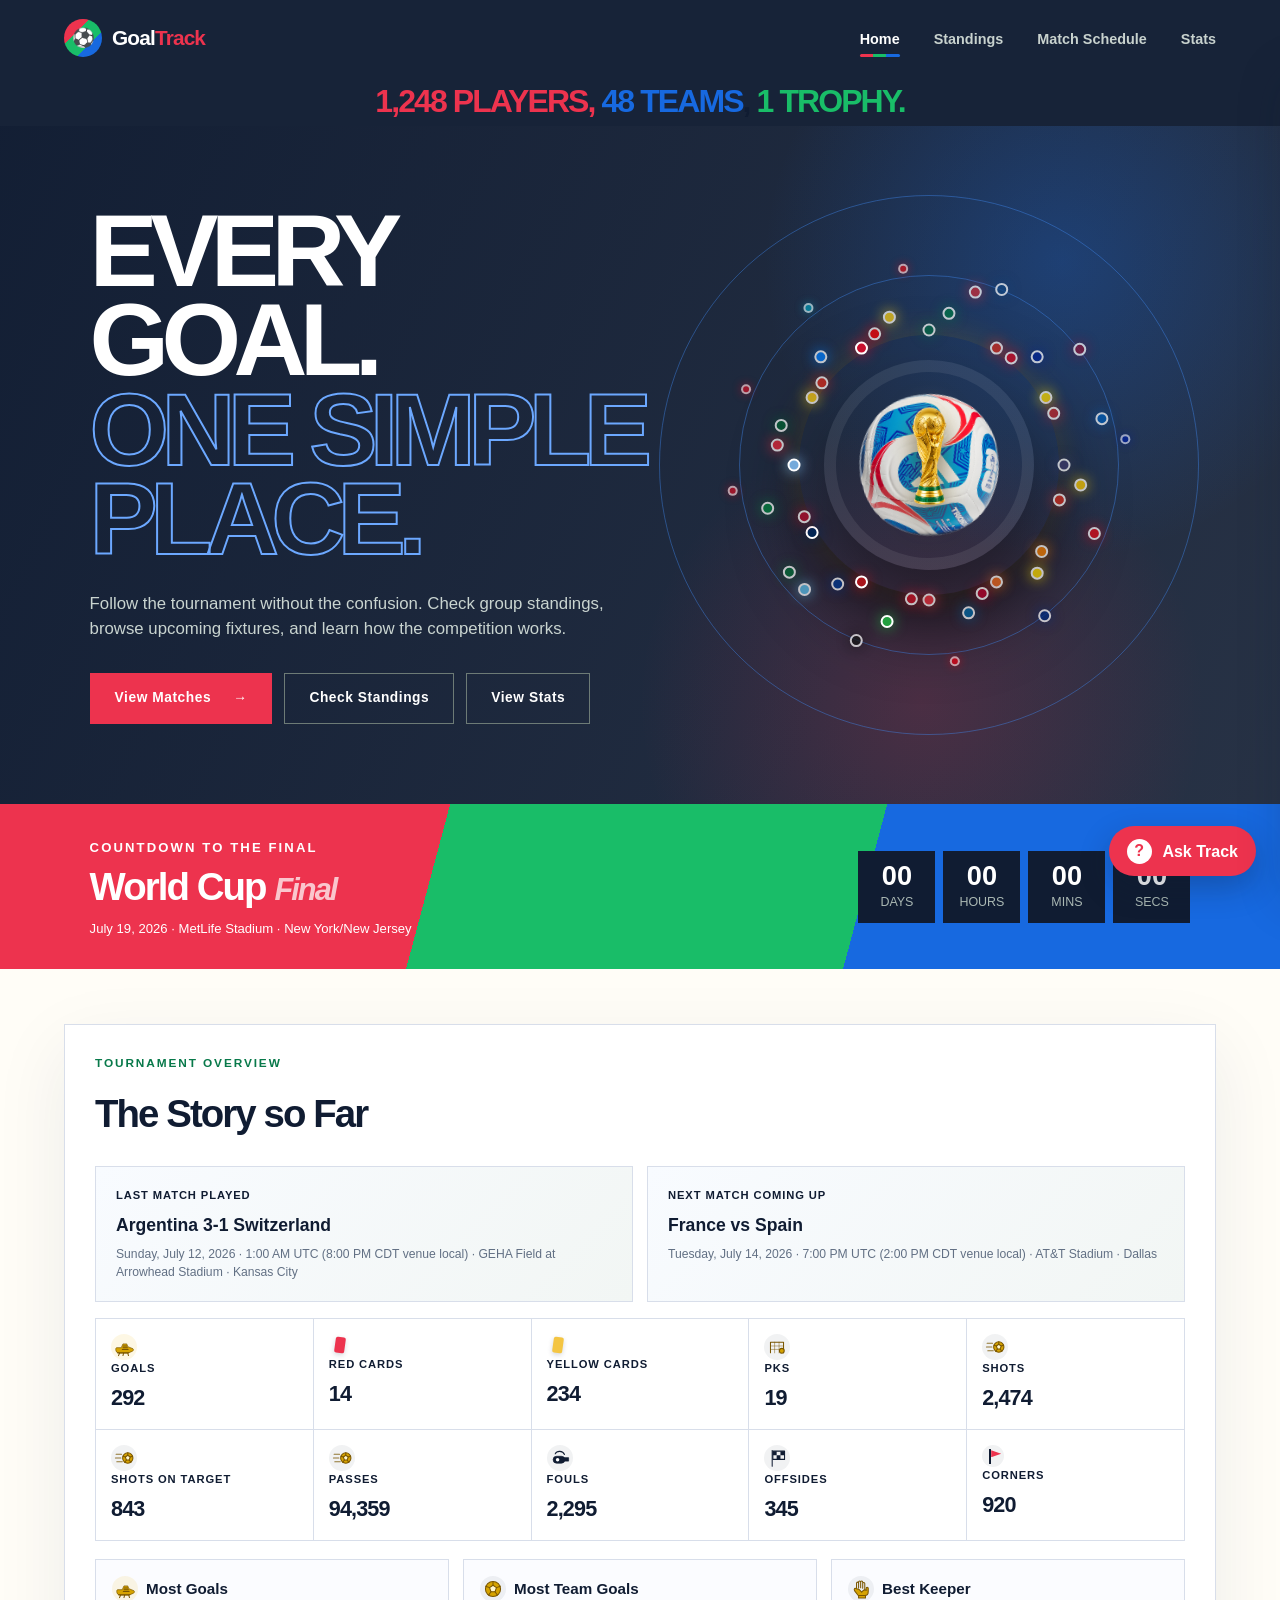
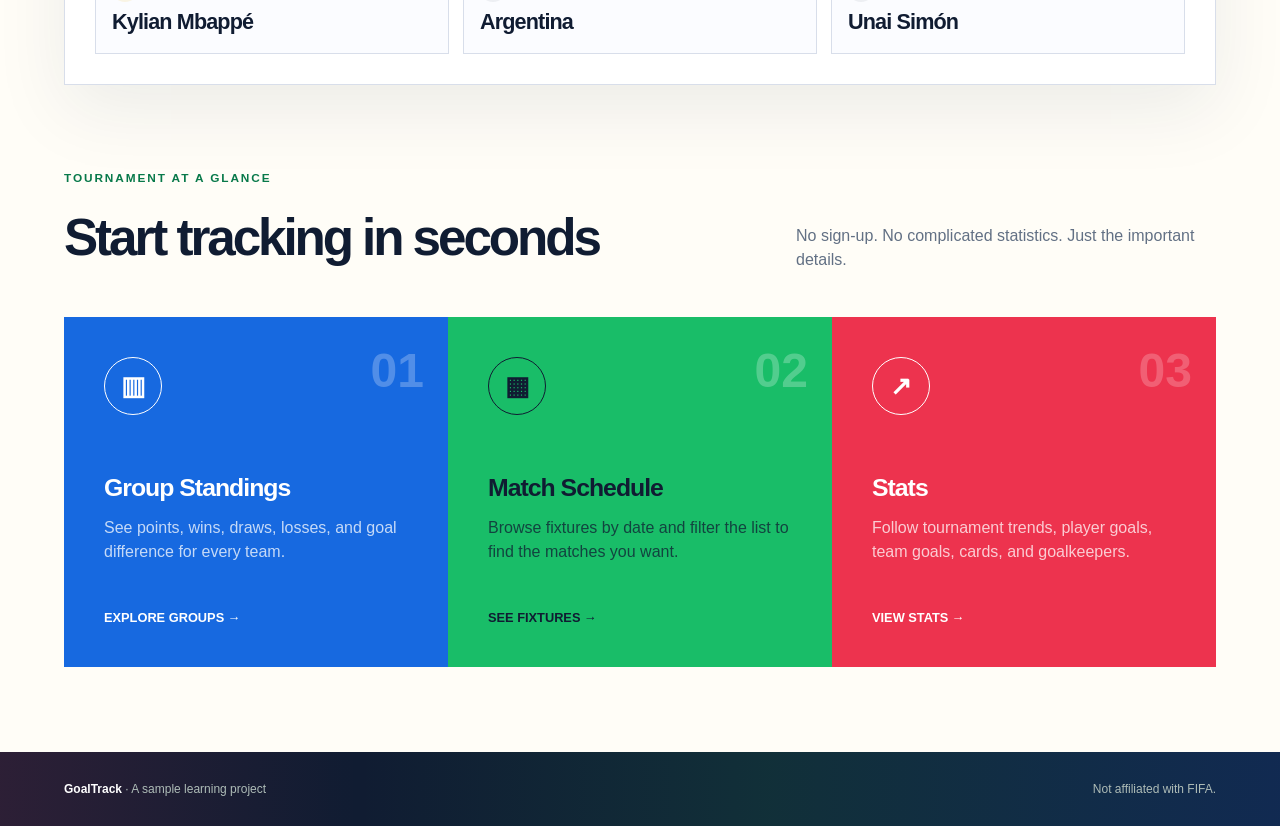
==== outputs/index.html @ da6ca35e "Soften active orbit star glow" ====
<!DOCTYPE html>
<html lang="en">
<head>
  <meta charset="UTF-8">
  <meta name="viewport" content="width=device-width, initial-scale=1.0">
  <meta name="description" content="A beginner-friendly FIFA World Cup tracker made with HTML, CSS, and JavaScript.">
  <title>GoalTrack | World Cup Tracker</title>
  <link rel="stylesheet" href="styles.css?v=orbit-star-soft">
</head>
<body>
  <!-- The header is shared across all three pages so navigation feels consistent. -->
  <header class="site-header">
    <a class="brand" href="index.html" aria-label="GoalTrack home">
      <span class="brand-ball" aria-hidden="true">⚽</span>
      <span>Goal<span>Track</span></span>
    </a>

    <button class="menu-button" type="button" aria-label="Open navigation" aria-expanded="false">
      <span></span>
      <span></span>
      <span></span>
    </button>

    <nav class="main-nav" aria-label="Main navigation">
      <a class="active" href="index.html">Home</a>
      <a href="standings.html">Standings</a>
      <a href="schedule.html">Match Schedule</a>
      <a href="stats.html">Stats</a>
    </nav>
  </header>
  <div class="tournament-tagline"><span class="tagline-red">1,248 Players,</span> <span class="tagline-blue">48 Teams</span>, <span class="tagline-green">1 Trophy.</span></div>

  <main>
    <!-- Hero sections quickly explain the purpose of a page. -->
    <section class="hero">
      <div id="badge-animation-stage" class="badge-animation-stage" aria-hidden="true"></div>
      <div class="hero-content">
        <h1>Every goal.<br><span>One simple place.</span></h1>
        <p class="hero-text">
          Follow the tournament without the confusion. Check group standings,
          browse upcoming fixtures, and learn how the competition works.
        </p>
        <div class="hero-actions">
          <a class="button button-primary" href="schedule.html">View Matches <span>→</span></a>
          <a class="button button-secondary" href="standings.html">Check Standings</a>
          <a class="button button-secondary" href="stats.html">View Stats</a>
        </div>
      </div>

      <div class="hero-visual" aria-label="Decorative football tournament graphic">
        <div class="orbit orbit-one"></div>
        <div class="orbit orbit-two"></div>
        <!-- JavaScript adds one progress dot for every tournament team here. -->
        <div id="team-orbit-dots" class="team-orbit-dots" aria-label="Team progress orbit"></div>
        <!-- This image is stored locally so it continues to work offline. -->
        <div class="football">
          <img src="trionda-ball.png" alt="Official adidas Trionda FIFA World Cup 2026 football">
        </div>
        <img class="trophy-overlay" src="world-cup-trophy.png" alt="" aria-hidden="true">
      </div>
    </section>

    <!-- JavaScript fills in the countdown to the tournament final. -->
    <section class="countdown-section" aria-labelledby="countdown-title">
      <div>
        <p class="section-kicker">COUNTDOWN TO THE FINAL</p>
        <h2 id="countdown-title">World Cup <span>Final</span></h2>
        <p>July 19, 2026 · MetLife Stadium · New York/New Jersey</p>
      </div>
      <div class="countdown" aria-label="Countdown to the World Cup final">
        <div><strong id="days">00</strong><span>Days</span></div>
        <div><strong id="hours">00</strong><span>Hours</span></div>
        <div><strong id="minutes">00</strong><span>Mins</span></div>
        <div><strong id="seconds">00</strong><span>Secs</span></div>
      </div>
    </section>

    <section id="tournament-overview" class="tournament-overview" aria-labelledby="overview-title">
      <div class="overview-heading">
        <div>
          <p class="section-kicker">TOURNAMENT OVERVIEW</p>
          <h2 id="overview-title">The Story so Far</h2>
        </div>
      </div>

      <div class="overview-grid">
        <article class="overview-match-card">
          <span>Last match played</span>
          <strong id="overview-last-match">Loading...</strong>
          <p id="overview-last-detail">Checking completed matches.</p>
        </article>

        <article class="overview-match-card">
          <span>Next match coming up</span>
          <strong id="overview-next-match">France vs Morocco</strong>
          <p id="overview-next-detail">Thursday, July 9, 2026 · 4:00 PM · Gillette Stadium · Boston</p>
        </article>
      </div>

      <div id="overview-totals" class="overview-totals" aria-label="Whole tournament totals"></div>

      <div class="overview-leaders">
        <article>
          <h3><span class="overview-icon icon-golden-cleat" aria-hidden="true"><svg viewBox="0 0 64 64" focusable="false"><path class="cleat-upper" d="M10 34 L24 34 L29 23 L40 23 L43 31 L58 37 C60 38 60 42 57 44 L43 50 L18 50 C12 50 8 45 8 39 C8 36 9 35 10 34 Z"></path><path class="cleat-sole" d="M13 49 H46"></path><path class="cleat-laces" d="M30 29 H40 M29 34 H42 M27 39 H44"></path><path class="cleat-stud" d="M19 50 L16 57 M31 50 L29 57 M43 50 L45 57"></path></svg></span> Most Goals</h3>
          <strong id="overview-scorer-title" class="overview-leader-name">Lionel Messi</strong>
        </article>
        <article>
          <h3><span class="overview-icon icon-golden-ball" aria-hidden="true"><svg viewBox="0 0 64 64" focusable="false"><circle class="gold-ball" cx="32" cy="32" r="22"></circle><path class="soccer-panel" d="M32 21 L42 28 L38 40 H26 L22 28 Z"></path><path class="soccer-seams" d="M32 21 L32 10 M42 28 L53 24 M38 40 L45 50 M26 40 L19 50 M22 28 L11 24"></path></svg></span> Most Team Goals</h3>
          <strong id="overview-team-title" class="overview-leader-name">Argentina</strong>
        </article>
        <article>
          <h3><span class="overview-icon icon-golden-glove" aria-hidden="true"><svg viewBox="0 0 64 64" focusable="false"><path class="glove-fingers" d="M19 31 V15 C19 11 25 11 25 15 V29 M25 28 V12 C25 8 31 8 31 12 V28 M31 28 V12 C31 8 37 8 37 12 V29 M37 30 V16 C37 12 43 12 43 16 V34"></path><path class="glove-palm" d="M18 31 C14 28 10 33 14 38 L24 51 H43 C49 51 53 47 53 40 V30 C53 26 47 26 47 30 V36 C44 34 41 34 38 37 L34 41 L27 34 C24 31 21 31 18 31 Z"></path><path class="glove-cuff" d="M25 51 H45 V58 H25 Z"></path></svg></span> Best Keeper</h3>
          <strong id="overview-keeper-title" class="overview-leader-name">Unai Simón</strong>
        </article>
      </div>
    </section>

    <section class="content-section">
      <div class="section-heading">
        <div>
          <p class="section-kicker">TOURNAMENT AT A GLANCE</p>
          <h2>Start tracking in seconds</h2>
        </div>
        <p>No sign-up. No complicated statistics. Just the important details.</p>
      </div>

      <div class="feature-grid">
        <a class="feature-card card-dark" href="standings.html">
          <span class="card-number">01</span>
          <div class="feature-icon">▥</div>
          <h3>Group Standings</h3>
          <p>See points, wins, draws, losses, and goal difference for every team.</p>
          <span class="text-link">Explore groups →</span>
        </a>

        <a class="feature-card card-green" href="schedule.html">
          <span class="card-number">02</span>
          <div class="feature-icon">▦</div>
          <h3>Match Schedule</h3>
          <p>Browse fixtures by date and filter the list to find the matches you want.</p>
          <span class="text-link">See fixtures →</span>
        </a>

        <a class="feature-card card-light" href="stats.html">
          <span class="card-number">03</span>
          <div class="feature-icon">↗</div>
          <h3>Stats</h3>
          <p>Follow tournament trends, player goals, team goals, cards, and goalkeepers.</p>
          <span class="text-link">View stats →</span>
        </a>
      </div>
    </section>
  </main>

  <footer class="site-footer">
    <p><strong>GoalTrack</strong> · A sample learning project</p>
    <p>Not affiliated with FIFA.</p>
  </footer>

  <button id="chat-toggle" class="chat-toggle" type="button" aria-expanded="false" aria-controls="chat-panel">
    <span aria-hidden="true">?</span> Ask Track
  </button>
  <aside id="chat-panel" class="chat-panel" aria-label="GoalTrack data assistant" aria-hidden="true">
    <div class="chat-header">
      <div><strong>Track</strong><span>Answers from this tracker</span></div>
      <button id="chat-close" type="button" aria-label="Close assistant">×</button>
    </div>
    <div id="chat-messages" class="chat-messages" aria-live="polite">
      <div class="chat-message assistant">Ask me about groups, standings, rankings, fixtures, results, or venues.</div>
    </div>
    <div class="chat-suggestions" aria-label="Suggested questions">
      <button type="button">When does Mexico play?</button>
      <button type="button">Show Group A</button>
      <button type="button">Who is ranked first?</button>
    </div>
    <form id="chat-form" class="chat-form">
      <label class="sr-only" for="chat-input">Ask Track a question</label>
      <input id="chat-input" type="text" autocomplete="off" placeholder="Ask about the tournament...">
      <button type="submit">Send</button>
    </form>
  </aside>
  <script src="data-loader.js"></script>
</body>
</html>
---- outputs/styles.css ----
﻿/* ---------- 1. Basic setup and reusable colors ---------- */
:root {
  --ink: #101c32;
  --red: #ed334e;
  --red-dark: #b71935;
  --green: #19bd68;
  --green-dark: #08794a;
  --blue: #1769e0;
  --blue-dark: #10469c;
  --cream: #f3f6fb;
  --paper: #fffdf7;
  --muted: #627084;
  --line: #d8deea;
  --white: #ffffff;
  --gold: #f4c542;

}

* {
  box-sizing: border-box;
}

html {
  scroll-behavior: smooth;
}

body {
  margin: 0;
  color: var(--ink);
  background: var(--paper);
  font-family: Arial, Helvetica, sans-serif;
  line-height: 1.5;
}

a {
  color: inherit;
  text-decoration: none;
}

button,
input {
  font: inherit;
}

button,
a {
  -webkit-tap-highlight-color: transparent;
}

.sr-only {
  position: absolute;
  width: 1px;
  height: 1px;
  padding: 0;
  margin: -1px;
  overflow: hidden;
  clip: rect(0, 0, 0, 0);
  white-space: nowrap;
  border: 0;
}

/* ---------- 2. Header and navigation ---------- */
.site-header {
  position: sticky;
  top: 0;
  z-index: 20;
  min-height: 76px;
  padding: 0 5vw;
  display: flex;
  align-items: center;
  justify-content: space-between;
  background: rgba(16, 28, 50, 0.97);
  color: var(--white);
  backdrop-filter: blur(10px);
}

.brand {
  display: flex;
  align-items: center;
  gap: 10px;
  font-size: 1.3rem;
  font-weight: 900;
  letter-spacing: -0.04em;
}

.brand > span:last-child > span {
  color: var(--red);
}

.brand-ball {
  display: grid;
  width: 38px;
  height: 38px;
  place-items: center;
  border-radius: 50%;
  background: linear-gradient(135deg, var(--red) 0 34%, var(--green) 34% 67%, var(--blue) 67%);
  font-size: 1.15rem;
}

.main-nav {
  display: flex;
  align-items: center;
  gap: 34px;
  font-size: 0.9rem;
  font-weight: 700;
}

.main-nav a {
  position: relative;
  padding: 27px 0 24px;
  color: #c8d2ce;
}

.main-nav a:hover,
.main-nav a.active {
  color: var(--white);
}

.main-nav a.active::after {
  position: absolute;
  right: 0;
  bottom: 17px;
  left: 0;
  height: 3px;
  border-radius: 3px;
  background: linear-gradient(90deg, var(--red) 0 33%, var(--green) 33% 66%, var(--blue) 66%);
  content: "";
}

.menu-button {
  display: none;
  padding: 8px;
  border: 0;
  background: transparent;
  cursor: pointer;
}

.menu-button span {
  display: block;
  width: 24px;
  height: 2px;
  margin: 5px;
  background: var(--white);
}

.tournament-tagline {
  position: sticky;
  top: 76px;
  z-index: 19;
  padding: 10px 5vw;
  background: rgba(16, 28, 50, 0.97);
  font-size: clamp(1.25rem, 2.5vw, 2.15rem);
  font-weight: 900;
  line-height: 0.95;
  letter-spacing: -0.06em;
  text-align: center;
  text-transform: uppercase;
}

.tagline-red {
  color: var(--red);
}

.tagline-blue {
  color: var(--blue);
}

.tagline-green {
  color: var(--green);
}

/* ---------- 3. Home hero ---------- */
.hero {
  position: relative;
  min-height: 610px;
  padding: 80px 7vw;
  display: grid;
  grid-template-columns: 1.05fr 0.95fr;
  align-items: center;
  overflow: hidden;
  background:
    radial-gradient(circle at 83% 20%, rgba(23, 105, 224, 0.32), transparent 25%),
    radial-gradient(circle at 72% 85%, rgba(237, 51, 78, 0.2), transparent 26%),
    linear-gradient(115deg, rgba(16, 28, 50, 0.99), rgba(16, 28, 50, 0.9)),
    repeating-linear-gradient(90deg, transparent 0 90px, rgba(255, 255, 255, 0.03) 90px 91px);
  color: var(--white);
}

.hero-content {
  position: relative;
  z-index: 3;
  max-width: 660px;
}

.eyebrow,
.section-kicker {
  margin: 0 0 12px;
  color: var(--green-dark);
  font-size: 0.74rem;
  font-weight: 900;
  letter-spacing: 0.16em;
}

.hero .eyebrow {
  color: #65e79f;
}

.hero h1,
.page-hero h1 {
  margin: 0;
  font-size: clamp(3.6rem, 8vw, 7.5rem);
  line-height: 0.87;
  letter-spacing: -0.075em;
  text-transform: uppercase;
}

.hero h1 span {
  color: transparent;
  -webkit-text-stroke: 2px #6ca8ff;
}

.hero-text {
  max-width: 540px;
  margin: 28px 0 32px;
  color: #c9d4d0;
  font-size: 1.05rem;
}

.hero-actions {
  display: flex;
  flex-wrap: wrap;
  gap: 12px;
}

.button {
  min-height: 51px;
  padding: 0 24px;
  display: inline-flex;
  align-items: center;
  justify-content: center;
  gap: 22px;
  border: 1px solid transparent;
  font-size: 0.86rem;
  font-weight: 900;
  letter-spacing: 0.04em;
}

.button-primary {
  background: var(--red);
  color: var(--white);
}

.button-secondary {
  border-color: #6d7b76;
  color: var(--white);
}

.button:hover {
  transform: translateY(-2px);
}

.hero-visual {
  position: relative;
  z-index: 3;
  min-height: 420px;
}

.badge-animation-stage {
  position: absolute;
  inset: 0;
  z-index: 0;
  overflow: hidden;
  pointer-events: none;
}

.badge-animation-stage.has-featured-badge-match {
  z-index: 7;
}

.shirt-badge-background {
  position: absolute;
  inset: -14%;
  display: grid;
  place-items: center;
  opacity: 0;
  transform: translateX(34vw) scale(1.08);
  animation: shirtBadgeFromRight 5s ease-in-out both;
}

.badge-from-right {
  animation-name: shirtBadgeFromRight;
}

.badge-from-left {
  animation-name: shirtBadgeFromLeft;
}

.badge-from-top {
  animation-name: shirtBadgeFromTop;
}

.badge-from-bottom {
  animation-name: shirtBadgeFromBottom;
}

.badge-from-middle {
  animation-name: shirtBadgeFromMiddle;
}

.badge-split-replace {
  animation-name: shirtBadgeSplitReplace;
}

.badge-close-in {
  animation-name: shirtBadgeCloseIn;
}

.shirt-badge-background img {
  width: min(46vw, 430px);
  height: min(46vw, 430px);
  object-fit: contain;
  opacity: 0.28;
  image-rendering: auto;
  filter: drop-shadow(0 22px 42px rgba(0, 0, 0, 0.42));
}

.shirt-badge-background.badge-needs-white-backdrop img {
  padding: clamp(18px, 3vw, 34px);
  background: rgba(255, 255, 255, 0.9);
  box-shadow: 0 24px 50px rgba(0, 0, 0, 0.32);
}

.featured-badge-match {
  position: absolute;
  inset: -10%;
  display: grid;
  place-items: center;
  grid-template-columns: 1fr;
  align-items: center;
  justify-content: center;
  animation: featuredBadgeFadeIn 900ms ease-out both;
}

.featured-split-badge {
  position: relative;
  width: min(50vw, 470px);
  height: min(50vw, 470px);
  opacity: 0.52;
  overflow: hidden;
  display: grid;
  place-items: center;
  border: clamp(8px, 1.4vw, 16px) solid rgba(255, 255, 255, 0.24);
  border-radius: 22% 22% 44% 44%;
  background: rgba(255, 255, 255, 0.07);
  box-shadow:
    inset 0 -85px 110px rgba(0, 0, 0, 0.2),
    0 32px 70px rgba(0, 0, 0, 0.38);
}

.featured-badge-half {
  position: absolute;
  inset: 0;
  min-width: 0;
  height: 100%;
  display: grid;
  place-items: center;
  overflow: hidden;
}

.featured-badge-half-home {
  clip-path: polygon(0 0, 63% 0, 37% 100%, 0 100%);
}

.featured-badge-half-away {
  clip-path: polygon(63% 0, 100% 0, 100% 100%, 37% 100%);
}

.featured-badge-half img,
.featured-badge-half .shirt-crest-fallback {
  width: min(34vw, 340px);
  height: min(34vw, 340px);
  object-fit: contain;
  filter: drop-shadow(0 26px 50px rgba(0, 0, 0, 0.46));
}

.featured-badge-half-home img,
.featured-badge-half-home .shirt-crest-fallback {
  transform: translateX(-8%);
}

.featured-badge-half-away img,
.featured-badge-half-away .shirt-crest-fallback {
  transform: translateX(8%);
}

.featured-badge-half .shirt-crest-fallback {
  opacity: 0.45;
}

.featured-badge-half.badge-needs-white-backdrop img {
  padding: clamp(16px, 2.5vw, 30px);
  background: rgba(255, 255, 255, 0.9);
  box-shadow: 0 24px 50px rgba(0, 0, 0, 0.32);
}

.featured-badge-divider {
  position: absolute;
  top: 5%;
  left: 50%;
  width: 3px;
  height: 90%;
  transform: translateX(-50%) skewX(-14deg);
  transform-origin: center;
  background: linear-gradient(transparent, rgba(255, 255, 255, 0.84), transparent);
  box-shadow: 0 0 22px rgba(255, 255, 255, 0.28);
}

.featured-scoreboard,
.featured-badge-vs {
  position: absolute;
  z-index: 3;
  font-family: var(--display-font);
  font-size: clamp(2.4rem, 6vw, 6rem);
  font-weight: 900;
  letter-spacing: -0.08em;
  text-shadow: 0 20px 45px rgba(0, 0, 0, 0.7);
}

.featured-scoreboard {
  top: clamp(20px, 6vw, 52px);
  left: 50%;
  color: #050505;
  display: inline-flex;
  align-items: center;
  justify-content: center;
  gap: clamp(8px, 1.6vw, 18px);
  padding: 0;
  transform: translateX(-50%);
  background: transparent;
  box-shadow: none;
}

.featured-score-dash {
  opacity: 0.62;
}

.featured-scoreboard:empty {
  display: none;
}

.featured-badge-vs {
  position: absolute;
  inset: 0;
  display: grid;
  place-items: center;
  font-size: clamp(2.2rem, 6vw, 5rem);
  color: rgba(255, 255, 255, 0.88);
}

.shirt-crest-fallback {
  width: min(46vw, 430px);
  height: min(46vw, 430px);
  display: grid;
  place-items: center;
  border: 18px solid rgba(255, 255, 255, 0.28);
  border-radius: 22% 22% 44% 44%;
  background:
    linear-gradient(135deg, rgba(255, 255, 255, 0.18), transparent 38%),
    radial-gradient(circle at 50% 18%, rgba(255, 255, 255, 0.18), transparent 32%),
    var(--badge-color);
  box-shadow:
    inset 0 -80px 100px rgba(0, 0, 0, 0.22),
    0 30px 70px rgba(0, 0, 0, 0.38);
  opacity: 0.18;
}

.shirt-crest-fallback span {
  color: rgba(255, 255, 255, 0.86);
  font-size: clamp(3.8rem, 10vw, 8rem);
  font-weight: 950;
  letter-spacing: -0.08em;
  text-shadow: 0 20px 45px rgba(0, 0, 0, 0.36);
}

@keyframes shirtBadgeFromRight {
  0% {
    opacity: 0;
    transform: translateX(34vw) scale(1.08);
  }
  20%, 76% {
    opacity: 1;
    transform: translateX(0) scale(1);
  }
  100% {
    opacity: 0;
    transform: translateX(0) scale(1);
  }
}

@keyframes shirtBadgeFromLeft {
  0% {
    opacity: 0;
    transform: translateX(-34vw) scale(1.08);
  }
  20%, 76% {
    opacity: 1;
    transform: translateX(0) scale(1);
  }
  100% {
    opacity: 0;
    transform: translateX(0) scale(1);
  }
}

@keyframes shirtBadgeFromTop {
  0% {
    opacity: 0;
    transform: translateY(-28vh) scale(1.08);
  }
  20%, 76% {
    opacity: 1;
    transform: translateY(0) scale(1);
  }
  100% {
    opacity: 0;
    transform: translateY(0) scale(1);
  }
}

@keyframes shirtBadgeFromBottom {
  0% {
    opacity: 0;
    transform: translateY(28vh) scale(1.08);
  }
  20%, 76% {
    opacity: 1;
    transform: translateY(0) scale(1);
  }
  100% {
    opacity: 0;
    transform: translateY(0) scale(1);
  }
}

@keyframes shirtBadgeFromMiddle {
  0% {
    opacity: 0;
    transform: scale(0.18);
    filter: blur(8px);
  }
  18%, 76% {
    opacity: 1;
    transform: scale(1);
    filter: blur(0);
  }
  100% {
    opacity: 0;
    transform: scale(1);
    filter: blur(0);
  }
}

@keyframes shirtBadgeSplitReplace {
  0% {
    opacity: 0;
    clip-path: inset(0 50% 0 50%);
    transform: scale(1.06);
  }
  20%, 76% {
    opacity: 1;
    clip-path: inset(0 0 0 0);
    transform: scale(1);
  }
  100% {
    opacity: 0;
    clip-path: inset(0 0 0 0);
    transform: scale(1);
  }
}

@keyframes shirtBadgeCloseIn {
  0% {
    opacity: 0;
    transform: translate(-42vw, -30vh) scale(2.2) rotate(-14deg);
    filter: blur(8px);
  }
  16% {
    opacity: 1;
    transform: translate(7vw, 5vh) scale(1.16) rotate(3deg);
    filter: blur(0);
  }
  28%, 76% {
    opacity: 1;
    transform: translate(0, 0) scale(1) rotate(0);
    filter: blur(0);
  }
  100% {
    opacity: 0;
    transform: translate(0, 0) scale(1) rotate(0);
    filter: blur(0);
  }
}

@keyframes featuredBadgeFadeIn {
  from {
    opacity: 0;
    transform: scale(1.08);
  }
  to {
    opacity: 0.32;
    transform: scale(1);
  }
}

@media (prefers-reduced-motion: reduce) {
  .shirt-badge-background {
    animation: none;
    opacity: 0.24;
    transform: none;
  }

  .shirt-badge-background:not(:first-child) {
    display: none;
  }
}

.hero-visual::before {
  content: "";
  position: absolute;
  top: 50%;
  left: 50%;
  z-index: 1;
  width: 260px;
  height: 260px;
  border-radius: 50%;
  background: transparent;
  box-shadow:
    0 35px 70px rgba(0, 0, 0, 0.45),
    0 0 34px rgba(255, 204, 61, 0.18);
  transform: translate(-50%, -50%);
}

.football {
  position: absolute;
  top: 50%;
  left: 50%;
  z-index: 4;
  width: 210px;
  height: 210px;
  display: block;
  border: 12px solid rgba(255, 255, 255, 0.08);
  border-radius: 50%;
  background: transparent;
  box-shadow:
    0 35px 60px rgba(0, 0, 0, 0.35);
  transform: translate(-50%, -50%) rotate(-9deg);
}

.football img {
  display: block;
  width: 100%;
  height: 100%;
  border-radius: 50%;
  object-fit: cover;
  mix-blend-mode: multiply;
}

.trophy-overlay {
  position: absolute;
  top: 50%;
  left: 50%;
  z-index: 6;
  width: 116px;
  height: 188px;
  object-fit: contain;
  filter:
    drop-shadow(0 14px 12px rgba(0, 0, 0, 0.48))
    drop-shadow(0 0 13px rgba(255, 204, 61, 0.32));
  transform: translate(-50%, -54%);
  pointer-events: none;
}

.orbit {
  position: absolute;
  top: 50%;
  left: 50%;
  z-index: 2;
  border: 1px solid rgba(64, 139, 244, 0.42);
  border-radius: 50%;
  transform: translate(-50%, -50%);
}

.orbit-one {
  width: 380px;
  height: 380px;
}

.orbit-two {
  width: 540px;
  height: 540px;
}

.team-orbit-dots {
  position: absolute;
  inset: 0;
  z-index: 5;
  pointer-events: none;
}

.team-orbit-dot {
  position: absolute;
  top: 50%;
  left: 50%;
  width: 10px;
  height: 10px;
  padding: 0;
  border: 2px solid rgba(255, 255, 255, 0.8);
  border-radius: 50%;
  background: var(--team-color);
  box-shadow: 0 0 10px color-mix(in srgb, var(--team-color) 75%, transparent);
  transform:
    translate(-50%, -50%)
    translate(var(--dot-x), var(--dot-y));
  transition: transform 600ms ease, width 250ms ease, height 250ms ease;
  pointer-events: auto;
  cursor: help;
}

.team-orbit-dot.has-progress {
  width: 13px;
  height: 13px;
  border-color: var(--white);
  box-shadow: 0 0 14px var(--team-color);
}

.team-orbit-dot.has-loss {
  opacity: 0.72;
}

.team-orbit-dot.is-featured {
  z-index: 9;
  width: 18px;
  height: 18px;
  opacity: 1;
  border-color: var(--white);
  box-shadow:
    0 0 0 3px color-mix(in srgb, var(--team-color) 14%, transparent),
    0 0 12px color-mix(in srgb, var(--team-color) 70%, transparent),
    0 0 22px color-mix(in srgb, var(--team-color) 45%, transparent);
  animation: featuredOrbitFade 5s ease-in-out both;
}

.team-orbit-dot.is-featured::before {
  content: "";
  position: absolute;
  top: 50%;
  left: 50%;
  width: min(56vw, 500px);
  height: min(56vw, 500px);
  pointer-events: none;
  background:
    linear-gradient(90deg, transparent 0 8%, color-mix(in srgb, var(--team-color) 62%, white) 8.7% 9.1%, transparent 10.3% 48.4%, color-mix(in srgb, var(--team-color) 66%, white) 49.9% 50.1%, transparent 51.6% 89.7%, color-mix(in srgb, var(--team-color) 62%, white) 90.9% 91.3%, transparent 92% 100%),
    linear-gradient(0deg, transparent 0 8%, color-mix(in srgb, var(--team-color) 62%, white) 8.7% 9.1%, transparent 10.3% 48.4%, color-mix(in srgb, var(--team-color) 66%, white) 49.9% 50.1%, transparent 51.6% 89.7%, color-mix(in srgb, var(--team-color) 62%, white) 90.9% 91.3%, transparent 92% 100%);
  clip-path: polygon(50% 0, 51.4% 4%, 50.2% 46%, 96% 48.6%, 100% 50%, 96% 51.4%, 50.2% 54%, 51.4% 96%, 50% 100%, 48.6% 96%, 49.8% 54%, 4% 51.4%, 0 50%, 4% 48.6%, 49.8% 46%, 48.6% 4%);
  filter: drop-shadow(0 0 4px color-mix(in srgb, var(--team-color) 65%, transparent));
  opacity: 0;
  transform: translate(-50%, -50%);
  animation: featuredOrbitFade 5s ease-in-out both;
}

.team-orbit-dot::after {
  position: absolute;
  bottom: calc(100% + 8px);
  left: 50%;
  z-index: 8;
  width: max-content;
  max-width: 150px;
  padding: 5px 8px;
  border-radius: 4px;
  background: var(--ink);
  color: var(--white);
  content: attr(data-label);
  font-size: 0.78rem;
  font-weight: 900;
  opacity: 0;
  transform: translateX(-50%) translateY(4px);
  transition: opacity 150ms ease, transform 150ms ease;
  pointer-events: none;
}

.team-orbit-dot:hover::after,
.team-orbit-dot:focus-visible::after {
  opacity: 1;
  transform: translateX(-50%) translateY(0);
}

@keyframes featuredOrbitFade {
  0% {
    opacity: 0;
  }

  18%, 78% {
    opacity: 0.48;
  }

  100% {
    opacity: 0;
  }
}

.country-chip {
  position: absolute;
  z-index: 4;
  padding: 10px 14px;
  border: 1px solid rgba(255, 255, 255, 0.18);
  background: rgba(255, 255, 255, 0.1);
  font-size: 0.74rem;
  font-weight: 900;
  backdrop-filter: blur(8px);
}

.country-chip span {
  margin-right: 7px;
  font-size: 1rem;
}

.chip-one { border-left: 3px solid var(--blue); }
.chip-two { border-left: 3px solid var(--green); }
.chip-three { border-left: 3px solid var(--red); }

.chip-one { top: 9%; left: 10%; }
.chip-two { right: 3%; bottom: 20%; }
.chip-three { bottom: 4%; left: 13%; }

/* ---------- 4. Countdown and shared content sections ---------- */
.countdown-section {
  padding: 30px 7vw;
  display: flex;
  align-items: center;
  justify-content: space-between;
  gap: 30px;
  background: linear-gradient(105deg, var(--red) 0 34%, var(--green) 34% 67%, var(--blue) 67%);
  color: var(--white);
}

.countdown-section h2 {
  margin: 0;
  font-size: clamp(1.6rem, 3vw, 2.5rem);
  letter-spacing: -0.05em;
}

.countdown-section h2 span {
  color: rgba(255, 255, 255, 0.72);
  font-size: 0.8em;
  font-style: italic;
}

.countdown-section p {
  margin: 4px 0 0;
  font-size: 0.82rem;
}

.countdown-section .section-kicker {
  color: var(--white);
}

.countdown {
  display: flex;
  gap: 8px;
}

.countdown div {
  min-width: 77px;
  padding: 11px 12px;
  text-align: center;
  background: var(--ink);
  color: var(--white);
}

.countdown strong,
.countdown span {
  display: block;
}

.countdown strong {
  font-size: 1.7rem;
  line-height: 1;
}

.countdown span {
  margin-top: 4px;
  color: #aab8b3;
  font-size: 0.78rem;
  text-transform: uppercase;
}

.tournament-overview {
  width: min(1180px, 90vw);
  margin: 55px auto 0;
  padding: 30px;
  border: 1px solid var(--line);
  background: var(--white);
  box-shadow: 0 24px 70px rgba(18, 33, 58, 0.08);
}

.overview-heading {
  display: flex;
  align-items: end;
  justify-content: space-between;
  gap: 24px;
  margin-bottom: 24px;
}

.overview-heading h2 {
  margin: 0;
  font-size: clamp(1.8rem, 3vw, 2.8rem);
  letter-spacing: -0.05em;
}

.overview-heading > p {
  max-width: 410px;
  margin: 0 0 6px;
  color: var(--muted);
  font-size: 0.86rem;
}

.overview-grid {
  display: grid;
  grid-template-columns: repeat(2, minmax(0, 1fr));
  gap: 14px;
}

.overview-match-card {
  padding: 20px;
  background: linear-gradient(135deg, #f8fbff, #f2f6f4);
  border: 1px solid var(--line);
}

.overview-match-card span,
.overview-totals span {
  display: block;
  color: var(--ink);
  font-size: 0.7rem;
  font-weight: 900;
  letter-spacing: 0.08em;
  text-transform: uppercase;
}

.overview-match-card strong {
  display: block;
  margin-top: 8px;
  color: var(--ink);
  font-size: 1.1rem;
}

.overview-match-card p {
  margin: 6px 0 0;
  color: var(--muted);
  font-size: 0.76rem;
}

.overview-totals {
  margin-top: 16px;
  display: grid;
  grid-template-columns: repeat(5, minmax(0, 1fr));
  border-top: 1px solid var(--line);
  border-left: 1px solid var(--line);
}

.overview-totals article {
  padding: 15px;
  border-right: 1px solid var(--line);
  border-bottom: 1px solid var(--line);
  background: #fff;
}

.overview-totals strong {
  display: block;
  margin-top: 5px;
  color: var(--ink);
  font-size: 1.35rem;
  letter-spacing: -0.04em;
}

.overview-leaders {
  margin-top: 18px;
  display: grid;
  grid-template-columns: repeat(3, minmax(0, 1fr));
  gap: 14px;
}

.overview-leaders article {
  border: 1px solid var(--line);
  background: #fbfcff;
}

.overview-leaders h3 {
  margin: 0;
  padding: 16px 16px 8px;
  display: flex;
  align-items: center;
  gap: 8px;
  color: var(--ink);
  font-size: 0.95rem;
}

.overview-leader-name {
  display: block;
  padding: 0 16px 18px;
  color: var(--ink);
  font-size: 1.35rem;
  line-height: 1.15;
  letter-spacing: -0.04em;
}

.overview-icon {
  position: relative;
  display: inline-block;
  width: 22px;
  height: 22px;
  margin-right: 7px;
  border-radius: 50%;
  background: rgba(16, 28, 50, 0.06);
  vertical-align: middle;
}

.overview-leaders h3 .overview-icon {
  flex: 0 0 auto;
  margin-right: 0;
}

.icon-golden-cleat {
  width: 26px;
  height: 26px;
  background: rgba(244, 197, 66, 0.14);
}

.overview-icon svg {
  position: absolute;
  inset: 2px;
  width: 22px;
  height: 22px;
}

.icon-golden-goal,
.icon-kick-ball,
.icon-golden-ball,
.icon-golden-glove,
.icon-slide-tackle,
.icon-checkered-flag {
  width: 26px;
  height: 26px;
}

.icon-golden-goal svg,
.icon-kick-ball svg,
.icon-golden-ball svg,
.icon-golden-glove svg,
.icon-slide-tackle svg,
.icon-checkered-flag svg {
  width: 22px;
  height: 22px;
}

.cleat-upper {
  fill: #d6a300;
  stroke: #7a5600;
  stroke-width: 2;
  stroke-linejoin: round;
}

.cleat-sole,
.cleat-laces,
.cleat-stud {
  fill: none;
  stroke: #7a5600;
  stroke-width: 3;
  stroke-linecap: round;
  stroke-linejoin: round;
}

.icon-red-card,
.icon-yellow-card {
  border-radius: 5px;
  background: transparent;
}

.icon-red-card::before,
.icon-yellow-card::before {
  content: "";
  position: absolute;
  inset: 3px 6px;
  border-radius: 2px;
  transform: rotate(8deg);
  box-shadow: 0 2px 5px rgba(16, 28, 50, 0.18);
}

.icon-red-card::before {
  background: var(--red);
}

.icon-yellow-card::before {
  background: var(--gold);
}

.goal-frame,
.goal-net,
.soccer-seams,
.glove-fingers,
.flag-pole,
.flag-border {
  fill: none;
  stroke: #7a5600;
  stroke-width: 3;
  stroke-linecap: round;
  stroke-linejoin: round;
}

.goal-net {
  stroke-width: 1.8;
  opacity: 0.75;
}

.goal-ball,
.gold-ball {
  fill: #d6a300;
  stroke: #7a5600;
  stroke-width: 3;
}

.glove-palm,
.glove-cuff {
  fill: #d6a300;
  stroke: #7a5600;
  stroke-width: 3;
  stroke-linejoin: round;
}

.shot-motion,
.foul-lanyard {
  fill: none;
  stroke: #7a5600;
  stroke-width: 3;
  stroke-linecap: round;
  stroke-linejoin: round;
}

.shot-motion {
  opacity: 0.8;
}

.shot-ball {
  fill: #d6a300;
  stroke: #7a5600;
  stroke-width: 3;
}

.soccer-panel {
  fill: #fff7cf;
  stroke: #7a5600;
  stroke-width: 3;
  stroke-linejoin: round;
}

.soccer-seams {
  stroke-width: 3;
}

.foul-whistle,
.foul-mouth {
  fill: var(--ink);
  stroke: var(--ink);
  stroke-width: 2;
  stroke-linejoin: round;
}

.foul-mouth {
  rx: 2;
}

.foul-hole {
  fill: var(--white);
}

.foul-lanyard {
  stroke: var(--ink);
  stroke-width: 3;
}

.flag-pole,
.flag-border {
  stroke: var(--ink);
}

.flag-black {
  fill: var(--ink);
}

.icon-corner-flag::before {
  content: "";
  position: absolute;
  left: 7px;
  top: 4px;
  width: 2px;
  height: 15px;
  background: var(--ink);
}

.icon-corner-flag::after {
  content: "";
  position: absolute;
  left: 9px;
  top: 5px;
  width: 10px;
  height: 7px;
  background: var(--red);
  clip-path: polygon(0 0, 100% 50%, 0 100%);
}


.overview-leader-row {
  min-height: 56px;
  padding: 10px 14px;
  display: grid;
  grid-template-columns: 26px 1fr auto;
  align-items: center;
  gap: 9px;
  border-bottom: 1px solid #edf0f5;
}

.overview-leader-row:last-child {
  border-bottom: 0;
}

.overview-leader-row > span {
  display: grid;
  width: 24px;
  height: 24px;
  place-items: center;
  border-radius: 50%;
  background: var(--ink);
  color: var(--white);
  font-size: 0.68rem;
  font-weight: 900;
}

.overview-leader-row strong,
.overview-leader-row small {
  display: block;
}

.overview-leader-row strong {
  font-size: 0.76rem;
}

.overview-leader-row small {
  margin-top: 3px;
  color: var(--muted);
  font-size: 0.62rem;
}

.overview-leader-row b {
  color: var(--ink);
  font-size: 0.68rem;
}

.content-section {
  width: min(1180px, 90vw);
  margin: 0 auto;
  padding: 85px 0;
}

.section-heading,
.standings-toolbar,
.schedule-toolbar {
  display: flex;
  align-items: end;
  justify-content: space-between;
  gap: 30px;
}

.section-heading h2,
.standings-toolbar h2 {
  margin: 0;
  font-size: clamp(2rem, 4vw, 3.3rem);
  letter-spacing: -0.06em;
}

.section-heading > p {
  max-width: 420px;
  margin: 0 0 5px;
  color: var(--muted);
}

.feature-grid {
  margin-top: 40px;
  display: grid;
  grid-template-columns: repeat(3, 1fr);
}

.feature-card {
  position: relative;
  min-height: 350px;
  padding: 40px;
  display: flex;
  flex-direction: column;
  align-items: flex-start;
  overflow: hidden;
  transition: transform 180ms ease;
}

a.feature-card:hover {
  z-index: 2;
  transform: translateY(-8px);
}

.card-dark {
  background: var(--blue);
  color: var(--white);
}

.card-green {
  background: var(--green);
}

.card-light {
  background: var(--red);
  color: var(--white);
}

.card-number {
  position: absolute;
  top: 18px;
  right: 24px;
  color: rgba(255, 255, 255, 0.25);
  font-size: 3rem;
  font-weight: 900;
}

.card-light .card-number {
  color: rgba(255, 255, 255, 0.22);
}

.feature-icon {
  display: grid;
  width: 58px;
  height: 58px;
  place-items: center;
  border: 1px solid currentColor;
  border-radius: 50%;
  font-size: 1.6rem;
  font-weight: 900;
}

.feature-card h3 {
  margin: 54px 0 10px;
  font-size: 1.55rem;
  letter-spacing: -0.04em;
}

.feature-card p {
  margin: 0;
  color: inherit;
  opacity: 0.75;
}

.text-link {
  margin-top: auto;
  padding-top: 25px;
  font-size: 0.8rem;
  font-weight: 900;
  text-transform: uppercase;
}

/* ---------- 5. Inner-page hero ---------- */
.page-hero {
  padding: 75px 7vw 70px;
  background:
    radial-gradient(circle at 88% 15%, rgba(23, 105, 224, 0.58), transparent 24%),
    radial-gradient(circle at 72% 95%, rgba(237, 51, 78, 0.4), transparent 28%),
    linear-gradient(110deg, transparent 55%, rgba(25, 189, 104, 0.18)),
    var(--ink);
  color: var(--white);
}

.page-hero h1 {
  font-size: clamp(3.7rem, 8vw, 6.5rem);
}

.page-hero > p:last-child {
  max-width: 540px;
  margin: 22px 0 0;
  color: #b9c6c1;
}

.page-content {
  padding-top: 65px;
}

/* ---------- 6. Standings page ---------- */
.legend {
  display: flex;
  gap: 20px;
  color: var(--muted);
  font-size: 0.8rem;
}

.legend-mark {
  display: inline-block;
  width: 9px;
  height: 9px;
  margin-right: 5px;
  border-radius: 50%;
}

.qualified { background: var(--green); }
.third-place-qualified { background: var(--green); }
.third-place { background: #d4d8d5; }
.eliminated { background: #d4d8d5; }

.group-tabs {
  margin: 35px 0 18px;
  padding-bottom: 5px;
  display: grid;
  grid-template-columns: repeat(12, minmax(82px, 1fr));
  gap: 8px;
  overflow-x: auto;
}

.group-tab,
.filter-button {
  padding: 10px 18px;
  border: 1px solid var(--line);
  background: transparent;
  color: var(--muted);
  font-size: 0.78rem;
  font-weight: 900;
  cursor: pointer;
}

.group-tab:hover,
.group-tab.active,
.filter-button:hover,
.filter-button.active {
  border-color: var(--blue);
  background: var(--blue);
  color: var(--white);
}

.table-card {
  border: 1px solid var(--line);
  background: var(--white);
  box-shadow: 0 14px 40px rgba(16, 28, 50, 0.08);
}

.standings-update {
  margin-bottom: 18px;
  padding: 15px 18px;
  display: flex;
  align-items: center;
  justify-content: space-between;
  gap: 20px;
  border-left: 4px solid var(--green);
  background: var(--cream);
  color: var(--muted);
  font-size: 0.76rem;
}

.standings-update strong,
.standings-update span {
  display: block;
}

.standings-update strong {
  color: var(--ink);
}

.table-title {
  padding: 28px 32px;
  display: flex;
  align-items: center;
  justify-content: space-between;
  border-bottom: 1px solid var(--line);
}

.table-title span {
  color: var(--green-dark);
  font-size: 0.7rem;
  font-weight: 900;
  letter-spacing: 0.15em;
}

.table-title h2 {
  margin: 3px 0 0;
  font-size: 1.7rem;
  letter-spacing: -0.04em;
}

.table-title p {
  color: var(--muted);
  font-size: 0.8rem;
}

.table-scroll {
  overflow-x: auto;
}

table {
  width: 100%;
  border-collapse: collapse;
  text-align: center;
}

th,
td {
  padding: 18px 16px;
  border-bottom: 1px solid #ebeeeb;
}

th {
  color: var(--muted);
  font-size: 0.68rem;
  letter-spacing: 0.08em;
  text-transform: uppercase;
}

th:nth-child(2),
td:nth-child(2) {
  min-width: 190px;
  text-align: left;
}

tbody tr:last-child td {
  border-bottom: 0;
}

tbody tr:hover {
  background: #f7faf7;
}

.position {
  position: relative;
  font-weight: 900;
}

.position::before {
  position: absolute;
  top: 12px;
  bottom: 12px;
  left: 0;
  width: 3px;
  background: #d4d8d5;
  content: "";
}

.advances .position::before {
  background: var(--green);
}

.third-advances .position::before {
  background: var(--green);
}

.third .position::before {
  background: #f0b429;
}

.team-cell {
  display: flex;
  align-items: center;
  gap: 12px;
  font-weight: 900;
}

.team-flag {
  font-size: 1.5rem;
}

.team-code,
.team .team-code {
  display: inline-grid;
  min-width: 2.4rem;
  min-height: 1.8rem;
  place-items: center;
  border-radius: 3px;
  background: var(--cream);
  color: var(--ink);
  font-size: 0.86rem;
  font-weight: 900;
  letter-spacing: 0.04em;
  line-height: 1;
}

.points {
  font-size: 1.1rem;
  font-weight: 900;
}

.fifa-rank {
  color: var(--green-dark);
  font-weight: 900;
}

.stat-help {
  margin-top: 18px;
  padding: 18px 22px;
  display: flex;
  flex-wrap: wrap;
  gap: 18px;
  background: var(--cream);
  color: var(--muted);
  font-size: 0.76rem;
}

.stat-help strong,
.stat-help b {
  color: var(--ink);
}

/* ---------- 7. Schedule page ---------- */
.schedule-toolbar {
  align-items: center;
  margin-bottom: 20px;
}

.filter-buttons {
  display: flex;
  flex-wrap: wrap;
  gap: 8px;
}

.knockout-bracket {
  margin: 0 0 34px;
  padding: 14px;
  border: 1px solid var(--line);
  border-radius: 26px;
  background: linear-gradient(135deg, rgba(23, 105, 224, 0.08), rgba(25, 189, 104, 0.08));
  box-shadow: 0 18px 45px rgba(16, 28, 50, 0.08);
  overflow: visible;
}

.knockout-bracket[hidden] {
  display: none;
}

.bracket-heading {
  margin-bottom: 14px;
  display: flex;
  align-items: end;
  justify-content: space-between;
  gap: 18px;
}

.bracket-heading h2 {
  margin: 0;
  font-size: clamp(1.2rem, 2.4vw, 1.7rem);
}

.bracket-heading p:last-child {
  max-width: 360px;
  margin: 0;
  color: var(--muted);
  font-size: 0.78rem;
}

.advancement-scroll {
  overflow-x: auto;
  overflow-y: visible;
  width: 100%;
  padding: 0 0 14px;
}

.advancement-tree {
  width: max-content;
  min-width: 100%;
  display: block;
  transform: none;
  transform-origin: top left;
}

@media (max-width: 1500px) {
  .advancement-tree {
    --bracket-scale: 1;
  }
}

@media (max-width: 1200px) {
  .advancement-tree {
    --bracket-scale: 1;
  }
}

.advance-node {
  position: relative;
  display: flex;
  align-items: center;
}

.advance-node-right {
  justify-content: flex-end;
}

.advance-leaf {
  min-height: 0;
}

.advance-children {
  position: relative;
  display: grid;
  gap: 4px;
}

.advance-children::before {
  content: "";
  position: absolute;
  top: 25%;
  right: -9px;
  bottom: 25%;
  border-right: 2px solid rgba(23, 105, 224, 0.35);
}

.advance-children > .advance-node::after {
  content: "";
  position: absolute;
  top: 50%;
  right: -9px;
  width: 9px;
  border-top: 2px solid rgba(23, 105, 224, 0.35);
}

.advance-children-right::before {
  right: auto;
  left: -9px;
  border-right: 0;
  border-left: 2px solid rgba(23, 105, 224, 0.35);
}

.advance-children-right > .advance-node::after {
  right: auto;
  left: -9px;
}

.advance-connector {
  width: 14px;
  border-top: 2px solid rgba(23, 105, 224, 0.35);
}

.finals-label {
  display: block;
  margin-bottom: 7px;
  color: var(--blue-dark);
  font-size: 0.58rem;
  font-weight: 900;
  letter-spacing: 0.08em;
  text-align: center;
  text-transform: uppercase;
}

.single-side-bracket {
  display: inline-block;
}

.split-bracket {
  display: grid;
  grid-template-columns: minmax(0, 1fr) 132px minmax(0, 1fr);
  align-items: center;
  gap: 12px;
  width: max-content;
  min-width: 100%;
  padding: 4px 12px 12px;
}

.bracket-half {
  display: flex;
  align-items: center;
}

.bracket-half-left {
  justify-content: flex-end;
}

.bracket-half-right {
  justify-content: flex-start;
}

.bracket-finals-column {
  display: grid;
  justify-items: center;
  align-content: center;
}

.final-stage-wrap {
  display: grid;
  justify-items: center;
}

.third-place-after-final {
  width: 132px;
  display: grid;
  justify-items: center;
}

.third-place-line {
  width: 2px;
  height: 15px;
  background: rgba(23, 105, 224, 0.35);
}

.championship-card .bracket-match,
.single-side-bracket > .advance-node > .bracket-match {
  border-color: var(--gold);
  box-shadow:
    0 12px 24px rgba(16, 28, 50, 0.08),
    0 0 0 3px rgba(244, 197, 66, 0.22);
}

.third-place-card .bracket-match {
  border-color: rgba(23, 105, 224, 0.42);
}

.bracket-round-matches {
  display: grid;
  gap: 12px;
}

.bracket-match {
  position: relative;
  width: 132px;
  padding: 7px;
  border: 1px solid rgba(16, 28, 50, 0.12);
  border-radius: 10px;
  background: var(--white);
  box-shadow: 0 8px 18px rgba(16, 28, 50, 0.08);
  cursor: pointer;
}

.bracket-match:focus-visible {
  outline: 2px solid var(--blue);
  outline-offset: 2px;
}

.bracket-match::after {
  display: none;
}

.bracket-match-finished {
  border-color: var(--green);
}

.bracket-round-label {
  margin-bottom: 3px;
  color: var(--blue-dark);
  font-size: 0.5rem;
  font-weight: 900;
  letter-spacing: 0.06em;
  text-transform: uppercase;
}

.bracket-match-meta {
  margin-bottom: 5px;
  display: flex;
  justify-content: space-between;
  color: var(--muted);
  font-size: 0.52rem;
  font-weight: 900;
  letter-spacing: 0.06em;
  text-transform: uppercase;
}

.bracket-team {
  display: grid;
  grid-template-columns: 1fr auto;
  align-items: center;
  gap: 4px;
  padding: 4px 5px;
  border-radius: 7px;
  color: var(--ink);
  font-size: 0.64rem;
  font-weight: 900;
  line-height: 1.05;
}

.bracket-team + .bracket-team {
  margin-top: 3px;
}

.bracket-team-winner {
  background: rgba(25, 189, 104, 0.14);
  color: var(--green-dark);
}

.bracket-team-code {
  display: none;
  min-width: 30px;
  padding: 3px 5px;
  border-radius: 999px;
  background: var(--cream);
  color: var(--blue-dark);
  font-size: 0.58rem;
  text-align: center;
}

.bracket-score {
  color: var(--red);
  font-size: 0.7rem;
}

.bracket-match-details {
  margin-top: 5px;
  padding-top: 5px;
  display: grid;
  gap: 2px;
  border-top: 1px solid rgba(16, 28, 50, 0.1);
  color: var(--muted);
  font-size: 0.5rem;
  line-height: 1.2;
}


.search-box {
  min-width: 240px;
  padding: 10px 14px;
  display: flex;
  align-items: center;
  gap: 8px;
  border: 1px solid var(--line);
  background: var(--white);
}

.search-box input {
  width: 100%;
  border: 0;
  outline: 0;
  background: transparent;
}

.schedule-note {
  margin-bottom: 38px;
  padding: 15px 18px;
  display: flex;
  align-items: center;
  justify-content: space-between;
  gap: 20px;
  border-left: 4px solid var(--green);
  background: var(--cream);
  color: var(--muted);
  font-size: 0.76rem;
}

.api-setup {
  margin-bottom: 18px;
  border: 1px solid var(--line);
  background: var(--white);
}

.api-setup summary {
  padding: 13px 16px;
  color: var(--blue);
  font-size: 0.78rem;
  font-weight: 900;
  cursor: pointer;
}

.api-setup-content {
  padding: 0 16px 16px;
  display: flex;
  align-items: end;
  flex-wrap: wrap;
  gap: 12px;
}

.api-setup label {
  min-width: min(320px, 100%);
  display: grid;
  gap: 5px;
  color: var(--muted);
  font-size: 0.7rem;
  font-weight: 900;
  text-transform: uppercase;
}

.api-key-input {
  min-height: 42px;
  padding: 0 12px;
  border: 1px solid var(--line);
  outline: 0;
  color: var(--ink);
  background: var(--paper);
}

.api-key-input:focus {
  border-color: var(--blue);
}

.api-save-button {
  min-height: 42px;
  padding: 0 16px;
  border: 0;
  background: var(--green);
  color: var(--ink);
  font-weight: 900;
  cursor: pointer;
}

.api-setup a {
  min-height: 42px;
  display: inline-flex;
  align-items: center;
  color: var(--blue);
  font-size: 0.75rem;
  font-weight: 900;
}

.api-message {
  width: 100%;
  color: var(--muted);
  font-size: 0.73rem;
}

.schedule-note strong,
.schedule-note span {
  display: block;
}

.schedule-note strong {
  color: var(--ink);
}

.update-data-button {
  flex: 0 0 auto;
  min-height: 44px;
  padding: 0 18px;
  border: 0;
  background: var(--blue);
  color: var(--white);
  font-weight: 900;
  cursor: pointer;
}

.update-data-button span {
  display: inline-block;
  margin-right: 7px;
  color: var(--white);
  font-size: 1.1rem;
}

.update-data-button:hover {
  background: var(--red);
}

.update-data-button:disabled {
  cursor: wait;
  opacity: 0.65;
}

.update-data-button.is-updated span {
  animation: update-spin 450ms ease;
}

@keyframes update-spin {
  to {
    transform: rotate(360deg);
  }
}

.date-group {
  margin-bottom: 48px;
}

.date-heading {
  margin-bottom: 15px;
  display: flex;
  align-items: center;
  gap: 15px;
}

.date-heading h2 {
  margin: 0;
  font-size: 1.2rem;
}

.date-heading::after {
  height: 1px;
  flex: 1;
  background: var(--line);
  content: "";
}

.match-grid {
  display: grid;
  grid-template-columns: repeat(2, 1fr);
  gap: 14px;
}

.match-card {
  padding: 24px;
  border: 1px solid var(--line);
  background: var(--white);
  transition: border-color 180ms ease, transform 180ms ease;
  cursor: pointer;
}

.match-card:hover,
.match-card:focus-visible {
  border-color: var(--blue);
  outline: 0;
  transform: translateY(-3px);
}

.match-card-finished {
  border-color: var(--ink);
  background: var(--ink);
  color: var(--white);
}

.match-card-finished:hover {
  border-color: var(--red);
}

.match-card-finished .match-meta,
.match-card-finished .match-location,
.match-card-finished .match-prediction {
  color: rgba(255, 255, 255, 0.72);
}

.match-card-finished .match-location {
  border-top-color: rgba(255, 255, 255, 0.2);
}

.match-card-finished .team-code {
  background: var(--white);
  color: var(--ink);
}

.match-card-finished .versus.score {
  background: var(--white);
  color: var(--ink);
}

.match-card-finished .versus.score span {
  color: var(--red);
}

.match-meta {
  margin-bottom: 22px;
  display: flex;
  justify-content: space-between;
  color: var(--muted);
  font-size: 0.7rem;
  font-weight: 900;
  letter-spacing: 0.08em;
  text-transform: uppercase;
}

.live-badge {
  color: #c32727;
}

.teams {
  display: grid;
  grid-template-columns: 1fr auto 1fr;
  align-items: center;
  gap: 16px;
}

.team {
  display: flex;
  align-items: center;
  gap: 10px;
  font-weight: 900;
}

.team:last-child {
  justify-content: flex-end;
  text-align: right;
}

.team span {
  font-size: 1.8rem;
}

.versus {
  display: grid;
  width: 46px;
  height: 46px;
  place-items: center;
  border-radius: 50%;
  background: var(--cream);
  font-size: 0.72rem;
  font-weight: 900;
}

.versus.score {
  width: auto;
  min-width: 62px;
  padding: 0 9px;
  display: flex;
  gap: 7px;
  border-radius: 6px;
  background: var(--ink);
  color: var(--white);
  font-size: 1rem;
}

.versus.score span {
  color: var(--green);
}

.prediction-score {
  display: grid;
  gap: 5px;
  align-self: center;
  justify-items: center;
  justify-self: center;
  margin: 0 auto;
  min-width: 118px;
  font-family: Arial, Helvetica, sans-serif;
  font-weight: 900;
  place-items: center;
  text-align: center;
}

.prediction-score > span {
  display: block;
  width: 100%;
  color: var(--ink);
  font-size: 1rem;
  font-weight: 900;
  line-height: 1.1;
  text-align: center;
  white-space: nowrap;
}

.prediction-score .versus.score {
  align-items: center;
  justify-content: center;
  font-family: Arial, Helvetica, sans-serif;
  font-weight: 900;
}

.match-details {
  margin: 22px 0 0;
  padding-top: 15px;
  border-top: 1px solid #ebeeeb;
  display: flex;
  align-items: center;
  justify-content: space-between;
  gap: 14px;
}

.match-location {
  color: var(--muted);
  font-size: 0.76rem;
}

.match-prediction {
  color: var(--muted);
  font-family: inherit;
  font-size: 0.76rem;
  font-weight: 400;
  text-align: right;
  white-space: nowrap;
}

.match-stats-dialog {
  width: min(760px, calc(100vw - 30px));
  padding: 0;
  border: 0;
  background: transparent;
}

.match-stats-dialog::backdrop {
  background: rgba(16, 28, 50, 0.62);
  backdrop-filter: blur(3px);
}

.match-stats-modal {
  position: relative;
  padding: 28px;
  border: 1px solid rgba(255, 255, 255, 0.2);
  border-radius: 24px;
  background:
    radial-gradient(circle at 92% 8%, rgba(23, 105, 224, 0.28), transparent 28%),
    linear-gradient(135deg, var(--white), #f7faf7);
  box-shadow: 0 26px 80px rgba(16, 28, 50, 0.35);
  color: var(--ink);
}

.match-stats-close {
  position: absolute;
  top: 18px;
  right: 18px;
  width: 38px;
  height: 38px;
  border: 0;
  border-radius: 50%;
  background: var(--ink);
  color: var(--white);
  font-size: 1.4rem;
  line-height: 1;
  cursor: pointer;
}

.match-stats-heading {
  padding-right: 42px;
}

.match-stats-heading span {
  color: var(--blue);
  font-size: 0.7rem;
  font-weight: 900;
  letter-spacing: 0.12em;
  text-transform: uppercase;
}

.match-stats-heading h2 {
  margin: 7px 0 8px;
  font-size: clamp(1.5rem, 4vw, 2.3rem);
  letter-spacing: -0.05em;
}

.match-stats-heading h2 b {
  display: inline-grid;
  min-width: 76px;
  margin: 0 8px;
  padding: 6px 10px;
  place-items: center;
  border-radius: 10px;
  background: var(--ink);
  color: var(--white);
  font-size: 1rem;
  letter-spacing: 0;
}

.match-stats-heading p {
  margin: 0;
  color: var(--muted);
  font-size: 0.82rem;
}

.match-stats-table {
  margin-top: 24px;
  overflow: hidden;
  border: 1px solid var(--line);
  border-radius: 18px;
  background: var(--white);
}

.match-stats-row {
  display: grid;
  grid-template-columns: minmax(92px, 1fr) minmax(128px, 1.1fr) minmax(92px, 1fr);
  align-items: center;
  border-top: 1px solid #ebeeeb;
  text-align: center;
}

.match-stats-row:first-child {
  border-top: 0;
}

.match-stats-row > * {
  padding: 12px 14px;
}

.match-stats-row span {
  font-weight: 900;
}

.match-stats-value.stat-better {
  color: var(--green-dark) !important;
}

.match-stats-row strong {
  color: var(--muted);
  font-size: 0.74rem;
  letter-spacing: 0.08em;
  text-transform: uppercase;
}

.match-stats-head {
  background: var(--ink);
  color: var(--white);
}

.match-stats-head strong {
  color: rgba(255, 255, 255, 0.72);
}

.match-stats-note {
  margin: 16px 0 0;
  color: var(--muted);
  font-size: 0.78rem;
}

.empty-message {
  padding: 50px;
  text-align: center;
  border: 1px dashed var(--line);
  color: var(--muted);
}

/* ---------- 8. Footer ---------- */
.site-footer {
  padding: 28px 5vw;
  display: flex;
  justify-content: space-between;
  gap: 20px;
  background:
    linear-gradient(90deg, rgba(237, 51, 78, 0.13), transparent 28%, rgba(25, 189, 104, 0.12) 60%, rgba(23, 105, 224, 0.18)),
    var(--ink);
  color: #aebcb7;
  font-size: 0.75rem;
}

.site-footer p {
  margin: 0;
}

.site-footer strong {
  color: var(--white);
}

.site-footer-api {
  display: grid;
  grid-template-columns: minmax(0, 1fr) auto minmax(0, 1fr);
  align-items: center;
}

.footer-copy {
  display: grid;
  gap: 5px;
  flex: 0 0 auto;
}

.api-popup-button {
  grid-column: 2;
  min-height: 42px;
  padding: 0 17px;
  border: 1px solid rgba(255, 255, 255, 0.28);
  background: rgba(255, 255, 255, 0.08);
  color: var(--white);
  font-size: 0.74rem;
  font-weight: 900;
  cursor: pointer;
}

.api-popup-button:hover {
  border-color: var(--green);
  background: rgba(25, 189, 104, 0.16);
}

.api-dialog {
  width: min(570px, calc(100vw - 30px));
  padding: 0;
  border: 0;
  background: var(--white);
  color: var(--ink);
  box-shadow: 0 28px 90px rgba(8, 15, 30, 0.45);
}

.api-dialog::backdrop {
  background: rgba(8, 15, 30, 0.75);
  backdrop-filter: blur(4px);
}

.api-dialog-heading {
  padding: 20px 22px;
  display: flex;
  align-items: center;
  justify-content: space-between;
  gap: 20px;
  border-bottom: 1px solid var(--line);
}

.api-dialog-heading span {
  color: var(--blue);
  font-size: 0.63rem;
  font-weight: 900;
  letter-spacing: 0.14em;
}

.api-dialog-heading h2 {
  margin: 2px 0 0;
  font-size: 1.45rem;
}

.api-dialog-close {
  width: 38px;
  height: 38px;
  border: 0;
  background: var(--cream);
  color: var(--ink);
  font-size: 1.45rem;
  cursor: pointer;
}

.api-dialog .api-setup-content {
  padding: 22px;
}

/* ---------- 9. Stats dashboard ---------- */
.stats-intro {
  display: flex;
  align-items: end;
  justify-content: space-between;
  gap: 30px;
}

.stats-intro h2,
.leaderboard-heading h2 {
  margin: 0;
  font-size: clamp(2rem, 4vw, 3.3rem);
  letter-spacing: -0.06em;
}

.stats-intro > p {
  max-width: 460px;
  margin: 0;
  color: var(--muted);
  font-size: 0.82rem;
}

.stats-chart-grid {
  margin-top: 36px;
  display: grid;
  grid-template-columns: repeat(2, minmax(0, 1fr));
  gap: 18px;
}

.stat-chart-card {
  padding: 25px;
  border: 1px solid var(--line);
  background: var(--white);
  box-shadow: 0 12px 34px rgba(16, 28, 50, 0.06);
}

.stat-chart-card:first-child {
  grid-column: span 2;
}

.trend-chart-card {
  grid-column: span 2;
  overflow: hidden;
}

.goal-trend-wrap {
  position: relative;
  min-height: 280px;
  overflow-x: auto;
  scrollbar-color: var(--blue) var(--cream);
}

.goal-trend-chart {
  display: block;
  width: 100%;
  min-width: 620px;
  height: auto;
  overflow: visible;
}

.trend-grid-line {
  stroke: #e4e9f1;
  stroke-width: 1;
}

.trend-axis {
  stroke: var(--ink);
  stroke-width: 2;
}

.trend-area {
  fill: rgba(26, 84, 214, 0.12);
}

.trend-line {
  fill: none;
  stroke: var(--blue);
  stroke-linecap: round;
  stroke-linejoin: round;
  stroke-width: 5;
}

.trend-point circle {
  fill: var(--red);
  stroke: var(--white);
  stroke-width: 3;
  cursor: help;
  transition: r 160ms ease;
}

.trend-point:hover circle {
  r: 10;
}

.red-card-trend .trend-line { stroke: var(--red); }
.red-card-trend .trend-area { fill: rgba(237, 51, 78, 0.12); }
.red-card-trend .trend-point circle { fill: var(--red); }

.yellow-card-trend .trend-line { stroke: #e4b600; }
.yellow-card-trend .trend-area { fill: rgba(228, 182, 0, 0.14); }
.yellow-card-trend .trend-point circle { fill: #e4b600; }

.penalty-trend .trend-line { stroke: var(--green); }
.penalty-trend .trend-area { fill: rgba(0, 160, 104, 0.12); }
.penalty-trend .trend-point circle { fill: var(--green); }

.time-played-trend .trend-line { stroke: var(--blue); }
.time-played-trend .trend-area { fill: rgba(26, 84, 214, 0.12); }
.time-played-trend .trend-point circle { fill: var(--blue); }

.trend-y-label,
.trend-x-label,
.trend-axis-title {
  fill: var(--muted);
  font-family: inherit;
  font-size: 12px;
  font-weight: 800;
}

.trend-y-label {
  text-anchor: end;
}

.trend-x-label,
.trend-axis-title {
  text-anchor: middle;
}

.trend-axis-title {
  font-size: 11px;
  text-transform: uppercase;
}

.trend-axis-title-y {
  text-anchor: middle;
  transform: rotate(-90deg);
  transform-origin: 16px 165px;
}

.trend-empty {
  position: absolute;
  top: 50%;
  left: 50%;
  margin: 0;
  padding: 14px 18px;
  border: 1px solid var(--line);
  background: var(--white);
  color: var(--muted);
  font-size: 0.75rem;
  font-weight: 800;
  transform: translate(-50%, -50%);
}

.goal-map-card {
  overflow: hidden;
}

.goal-pitch {
  position: relative;
  aspect-ratio: 1.65 / 1;
  margin: 12px 12px 38px 38px;
  border: 3px solid rgba(255, 255, 255, 0.9);
  outline: 12px solid #147a4d;
  background-color: #188b58;
  background-image:
    linear-gradient(rgba(255, 255, 255, 0.12) 1px, transparent 1px),
    linear-gradient(90deg, rgba(255, 255, 255, 0.12) 1px, transparent 1px),
    repeating-linear-gradient(90deg, rgba(255, 255, 255, 0.025) 0 10%, rgba(0, 0, 0, 0.025) 10% 20%);
  background-size: 10% 10%, 10% 10%, 100% 100%;
}

.pitch-halfway {
  position: absolute;
  top: 0;
  bottom: 0;
  left: 50%;
  width: 2px;
  background: rgba(255, 255, 255, 0.9);
}

.pitch-center-circle {
  position: absolute;
  top: 50%;
  left: 50%;
  width: 19%;
  aspect-ratio: 1;
  border: 2px solid rgba(255, 255, 255, 0.9);
  border-radius: 50%;
  transform: translate(-50%, -50%);
}

.pitch-center-dot {
  position: absolute;
  top: 50%;
  left: 50%;
  width: 7px;
  height: 7px;
  border-radius: 50%;
  background: var(--white);
  transform: translate(-50%, -50%);
}

.pitch-box {
  position: absolute;
  top: 24%;
  width: 16%;
  height: 52%;
  border: 2px solid rgba(255, 255, 255, 0.9);
}

.pitch-box-left {
  left: -2px;
}

.pitch-box-right {
  right: -2px;
}

.pitch-goal {
  position: absolute;
  top: 40%;
  width: 2.4%;
  height: 20%;
  border: 2px solid rgba(255, 255, 255, 0.9);
}

.pitch-goal-left {
  left: -2.7%;
}

.pitch-goal-right {
  right: -2.7%;
}

.pitch-grid-label {
  position: absolute;
  color: var(--muted);
  font-size: 0.65rem;
  font-weight: 900;
  text-transform: uppercase;
}

.pitch-grid-label.x-label {
  right: 0;
  bottom: -34px;
}

.pitch-grid-label.y-label {
  top: 50%;
  left: -69px;
  transform: rotate(-90deg);
}

.goal-marker {
  position: absolute;
  z-index: 4;
  width: 16px;
  height: 16px;
  padding: 0;
  border: 3px solid var(--white);
  border-radius: 50%;
  background: var(--marker-color);
  box-shadow: 0 0 0 3px rgba(16, 28, 50, 0.28);
  transform: translate(-50%, -50%);
  cursor: help;
}

.goal-marker::after {
  position: absolute;
  bottom: calc(100% + 8px);
  left: 50%;
  width: max-content;
  max-width: 220px;
  padding: 5px 8px;
  border-radius: 4px;
  background: var(--ink);
  color: var(--white);
  content: attr(data-goal);
  font-size: 0.78rem;
  font-weight: 900;
  opacity: 0;
  transform: translateX(-50%);
  pointer-events: none;
}

.goal-marker:hover::after,
.goal-marker:focus-visible::after {
  opacity: 1;
}

.pitch-empty {
  position: absolute;
  top: 50%;
  left: 50%;
  width: min(340px, 80%);
  padding: 18px;
  text-align: center;
  border: 1px solid rgba(255, 255, 255, 0.4);
  background: rgba(16, 28, 50, 0.78);
  color: var(--white);
  transform: translate(-50%, -50%);
}

.pitch-empty strong,
.pitch-empty span {
  display: block;
}

.pitch-empty span {
  margin-top: 7px;
  color: #c5d0df;
  font-size: 0.72rem;
}

.unlocated-goals {
  margin-top: 24px;
  padding: 15px;
  background: var(--cream);
}

.unlocated-goals > strong {
  font-size: 0.75rem;
}

.unlocated-goals > div {
  margin-top: 9px;
  display: flex;
  flex-wrap: wrap;
  gap: 7px;
}

.unlocated-goals span {
  padding: 5px 8px;
  border: 1px solid var(--line);
  background: var(--white);
  color: var(--muted);
  font-size: 0.65rem;
}

.stat-chart-heading {
  margin-bottom: 25px;
  display: flex;
  align-items: center;
  justify-content: space-between;
  gap: 15px;
}

.stat-chart-heading > div {
  display: flex;
  align-items: center;
  gap: 10px;
}

.stat-chart-heading span {
  color: var(--red);
  font-size: 0.72rem;
  font-weight: 900;
}

.stat-chart-heading h3 {
  margin: 0;
  font-size: 1.25rem;
}

.stat-chart-heading b {
  color: var(--muted);
  font-size: 0.65rem;
  text-transform: uppercase;
}

.coordinate-chart {
  position: relative;
  padding: 18px 0 29px 82px;
  border-bottom: 2px solid var(--ink);
  border-left: 2px solid var(--ink);
  background:
    repeating-linear-gradient(90deg, transparent 0 calc(25% - 1px), #e9edf4 calc(25% - 1px) 25%);
}

.chart-row {
  min-height: 37px;
  display: grid;
  grid-template-columns: 1fr;
  align-items: center;
}

.chart-team {
  position: absolute;
  left: -80px;
  width: 72px;
  overflow: hidden;
  color: var(--muted);
  font-size: 0.63rem;
  font-weight: 900;
  text-overflow: ellipsis;
  white-space: nowrap;
}

.chart-row:nth-of-type(2) .chart-team { top: 22px; }
.chart-row:nth-of-type(3) .chart-team { top: 59px; }
.chart-row:nth-of-type(4) .chart-team { top: 96px; }
.chart-row:nth-of-type(5) .chart-team { top: 133px; }
.chart-row:nth-of-type(6) .chart-team { top: 170px; }

.chart-team span {
  margin-right: 5px;
}

.chart-track {
  position: relative;
  height: 21px;
}

.chart-bar {
  height: 100%;
  min-width: 2px;
  border-radius: 0 4px 4px 0;
}

.chart-bar.color-1 { background: var(--blue); }
.chart-bar.color-2 { background: var(--green); }
.chart-bar.color-3 { background: var(--red); }

.chart-track strong {
  position: absolute;
  top: 2px;
  left: calc(min(100%, var(--bar-width, 0%)) + 7px);
  color: var(--ink);
  font-size: 0.72rem;
}

.chart-track .chart-bar + strong {
  left: auto;
  right: 4px;
}

.chart-scale {
  position: absolute;
  right: 0;
  bottom: -23px;
  left: 0;
  display: flex;
  justify-content: space-between;
  color: var(--muted);
  font-size: 0.78rem;
}

.chart-axis-label,
.chart-value-label {
  position: absolute;
  color: var(--muted);
  font-size: 0.6rem;
  font-weight: 900;
  text-transform: uppercase;
}

.chart-axis-label {
  top: 50%;
  left: -116px;
  transform: rotate(-90deg);
}

.chart-value-label {
  right: 0;
  bottom: -39px;
}

.leaderboard-heading {
  margin-top: 85px;
}

.leaderboard-grid {
  margin-top: 28px;
  display: grid;
  grid-template-columns: repeat(3, minmax(0, 1fr));
  gap: 16px;
}

.leaderboard-card {
  border: 1px solid var(--line);
  background: var(--white);
}

.leaderboard-title {
  padding: 20px;
  display: flex;
  align-items: center;
  gap: 10px;
  border-bottom: 1px solid var(--line);
}

.leaderboard-title span {
  color: var(--red);
  font-size: 0.7rem;
  font-weight: 900;
}

.leaderboard-title h3 {
  margin: 0;
  font-size: 1.12rem;
}

.leaderboard-row {
  min-height: 66px;
  padding: 12px 15px;
  display: grid;
  grid-template-columns: 28px 1fr auto;
  align-items: center;
  gap: 9px;
  border-bottom: 1px solid #edf0f5;
}

.leaderboard-row:last-child {
  border-bottom: 0;
}

.leader-position {
  display: grid;
  width: 27px;
  height: 27px;
  place-items: center;
  border-radius: 50%;
  background: var(--cream);
  color: var(--blue);
  font-size: 0.72rem;
  font-weight: 900;
}

.leaderboard-row strong,
.leaderboard-row span {
  display: block;
}

.leaderboard-row strong {
  font-size: 0.8rem;
}

.leaderboard-row div span {
  margin-top: 4px;
  color: var(--muted);
  font-size: 0.65rem;
}

.leaderboard-row b {
  color: var(--green-dark);
  font-size: 0.7rem;
}

.leaderboard-placeholder {
  opacity: 0.68;
}

.leaderboard-placeholder div span {
  white-space: normal;
}

.leaderboard-empty {
  min-height: 200px;
  padding: 30px;
  display: grid;
  place-content: center;
  text-align: center;
}

.leaderboard-empty strong,
.leaderboard-empty span {
  display: block;
}

.leaderboard-empty span {
  max-width: 240px;
  margin-top: 7px;
  color: var(--muted);
  font-size: 0.72rem;
}

/* ---------- 10. GoalTrack data assistant ---------- */
.chat-toggle {
  position: fixed;
  right: 24px;
  bottom: 24px;
  z-index: 40;
  min-height: 50px;
  padding: 0 18px;
  border: 0;
  border-radius: 25px;
  background: var(--red);
  color: var(--white);
  box-shadow: 0 12px 30px rgba(16, 28, 50, 0.28);
  font-weight: 900;
  cursor: pointer;
}

.chat-toggle span {
  display: inline-grid;
  width: 25px;
  height: 25px;
  margin-right: 7px;
  place-items: center;
  border-radius: 50%;
  background: var(--white);
  color: var(--red);
}

.chat-panel {
  position: fixed;
  top: 76px;
  right: 0;
  bottom: 0;
  z-index: 50;
  width: min(390px, 94vw);
  display: grid;
  grid-template-rows: auto 1fr auto auto;
  border-left: 1px solid var(--line);
  background: var(--paper);
  box-shadow: -18px 0 45px rgba(16, 28, 50, 0.2);
  transform: translateX(105%);
  transition: transform 220ms ease;
}

.chat-panel.open {
  transform: translateX(0);
}

.chat-header {
  padding: 18px;
  display: flex;
  align-items: center;
  justify-content: space-between;
  background: var(--ink);
  color: var(--white);
}

.chat-header strong,
.chat-header span {
  display: block;
}

.chat-header span {
  margin-top: 4px;
  color: #aebbd0;
  font-size: 0.7rem;
}

.chat-header button {
  width: 34px;
  height: 34px;
  border: 0;
  background: transparent;
  color: var(--white);
  font-size: 1.55rem;
  cursor: pointer;
}

.chat-messages {
  padding: 18px;
  display: flex;
  flex-direction: column;
  gap: 11px;
  overflow-y: auto;
}

.chat-message {
  max-width: 88%;
  padding: 11px 13px;
  border-radius: 14px;
  font-size: 0.84rem;
  line-height: 1.45;
}

.chat-message.assistant {
  align-self: flex-start;
  border-bottom-left-radius: 3px;
  background: var(--cream);
  color: var(--ink);
}

.chat-message.user {
  align-self: flex-end;
  border-bottom-right-radius: 3px;
  background: var(--blue);
  color: var(--white);
}

.chat-action-button {
  display: block;
  margin-top: 10px;
  padding: 9px 12px;
  border: 0;
  border-radius: 12px;
  background: var(--red);
  color: var(--white);
  font-size: 0.74rem;
  font-weight: 900;
  cursor: pointer;
}

.chat-suggestions {
  padding: 10px 14px;
  display: flex;
  gap: 7px;
  overflow-x: auto;
  border-top: 1px solid var(--line);
}

.chat-suggestions button {
  flex: 0 0 auto;
  padding: 7px 10px;
  border: 1px solid var(--line);
  border-radius: 14px;
  background: var(--white);
  color: var(--blue);
  font-size: 0.68rem;
  font-weight: 900;
  cursor: pointer;
}

.chat-form {
  padding: 12px;
  display: grid;
  grid-template-columns: 1fr auto;
  gap: 8px;
  border-top: 1px solid var(--line);
  background: var(--white);
}

.chat-form input {
  min-width: 0;
  min-height: 44px;
  padding: 0 12px;
  border: 1px solid var(--line);
  outline: 0;
}

.chat-form input:focus {
  border-color: var(--blue);
}

.chat-form button {
  padding: 0 16px;
  border: 0;
  background: var(--green);
  color: var(--ink);
  font-weight: 900;
  cursor: pointer;
}

.edit-dialog {
  width: min(760px, 94vw);
  border: 0;
  padding: 0;
  background: transparent;
}

.edit-dialog::backdrop {
  background: rgba(16, 28, 50, 0.62);
}

.edit-dialog-card {
  position: relative;
  padding: 26px;
  border: 1px solid var(--line);
  background: var(--white);
  box-shadow: 0 30px 80px rgba(16, 28, 50, 0.28);
}

.edit-dialog-card h2 {
  margin: 0;
  font-size: 1.7rem;
  letter-spacing: -0.05em;
}

.edit-dialog-card p {
  color: var(--muted);
  font-size: 0.85rem;
}

.edit-dialog-card label {
  display: grid;
  gap: 7px;
  color: var(--ink);
  font-size: 0.78rem;
  font-weight: 900;
}

.edit-password-input,
.leaderboard-edit-panel textarea,
.match-edit-form input {
  width: 100%;
  border: 1px solid var(--line);
  outline: 0;
  font: inherit;
}

.edit-password-input {
  min-height: 44px;
  padding: 0 12px;
}

.edit-password-input:focus,
.leaderboard-edit-panel textarea:focus,
.match-edit-form input:focus {
  border-color: var(--blue);
}

.edit-dialog-close {
  position: absolute;
  top: 14px;
  right: 14px;
  width: 34px;
  height: 34px;
  border: 0;
  border-radius: 50%;
  background: var(--cream);
  color: var(--ink);
  font-size: 1.4rem;
  cursor: pointer;
}

.edit-error {
  min-height: 20px;
  margin: 10px 0;
  color: var(--red-dark) !important;
  font-weight: 900;
}

.edit-actions {
  display: flex;
  flex-wrap: wrap;
  gap: 10px;
}

.danger-button {
  color: var(--red-dark);
}

.edit-mode-toolbar {
  position: fixed;
  left: 50%;
  bottom: 18px;
  z-index: 85;
  display: flex;
  align-items: center;
  gap: 10px;
  width: min(620px, calc(100vw - 32px));
  padding: 10px;
  border: 1px solid rgba(14, 53, 105, 0.18);
  background: var(--white);
  box-shadow: 0 18px 50px rgba(16, 28, 50, 0.18);
  transform: translateX(-50%);
}

.edit-mode-toolbar strong {
  margin-right: auto;
  color: var(--blue);
  font-size: 0.82rem;
  font-weight: 950;
}

.edit-mode-toolbar button {
  border: 0;
  padding: 8px 10px;
  background: var(--blue);
  color: var(--white);
  font-weight: 900;
  cursor: pointer;
}

.edit-mode-toolbar .edit-mode-delete {
  background: var(--cream);
  color: var(--red-dark);
}

.match-edit-form {
  display: grid;
  gap: 10px;
  margin-top: 16px;
  padding: 14px;
  border: 1px solid rgba(14, 53, 105, 0.18);
  background: rgba(14, 53, 105, 0.06);
}

.match-edit-row {
  display: grid;
  grid-template-columns: repeat(3, minmax(0, 1fr));
  gap: 8px;
}

.match-edit-section-title {
  display: grid;
  gap: 3px;
  padding-top: 4px;
  color: var(--ink);
}

.match-edit-section-title:not(:first-child) {
  margin-top: 8px;
  padding-top: 12px;
  border-top: 1px solid rgba(14, 53, 105, 0.16);
}

.match-edit-section-title strong {
  color: var(--blue);
  font-size: 0.78rem;
  font-weight: 950;
  text-transform: uppercase;
  letter-spacing: 0.08em;
}

.match-edit-section-title span {
  color: var(--muted);
  font-size: 0.76rem;
  font-weight: 700;
  text-transform: none;
  letter-spacing: 0;
}

.match-edit-team-labels {
  display: grid;
  grid-template-columns: repeat(2, minmax(0, 1fr));
  gap: 8px;
  margin-bottom: -2px;
}

.match-edit-team-labels span {
  padding: 7px 9px;
  background: rgba(237, 51, 78, 0.08);
  color: var(--red-dark);
  font-size: 0.72rem;
  font-weight: 950;
  text-align: center;
  text-transform: uppercase;
  letter-spacing: 0.04em;
}

.match-edit-form label {
  display: grid;
  gap: 5px;
  color: var(--ink);
  font-size: 0.68rem;
  font-weight: 900;
  text-transform: uppercase;
  letter-spacing: 0.05em;
}

.match-edit-field {
  padding: 8px;
  border: 1px solid rgba(14, 53, 105, 0.14);
  background: rgba(255, 255, 255, 0.72);
}

.match-edit-label-text {
  display: block;
  color: var(--blue);
  font-size: 0.72rem;
  font-weight: 950;
  line-height: 1.2;
  text-transform: uppercase;
  letter-spacing: 0.05em;
}

.match-edit-form input {
  min-height: 34px;
  padding: 0 8px;
  background: var(--white);
  color: var(--ink);
  font-size: 0.8rem;
  font-weight: 800;
}

.performance-edit-field {
  align-content: start;
}

.performance-star-editor {
  display: inline-flex;
  align-items: center;
  justify-content: center;
  width: 100%;
  min-height: 38px;
  padding: 0 8px;
  border: 1px solid rgba(14, 53, 105, 0.18);
  background: var(--white);
  color: var(--ink);
  cursor: pointer;
  font: inherit;
  text-align: left;
}

.performance-star-editor:focus {
  outline: 2px solid var(--blue);
  outline-offset: 2px;
}

.performance-edit-help {
  color: var(--muted);
  font-size: 0.68rem;
  font-weight: 700;
  line-height: 1.25;
  text-transform: none;
  letter-spacing: 0;
}

.star-rating {
  position: relative;
  display: inline-block;
  width: 104px;
  height: 22px;
  line-height: 0;
  vertical-align: middle;
}

.star-rating-back,
.star-rating-front {
  display: block;
  width: 104px;
  height: 22px;
}

.star-rating-back {
  color: rgba(16, 28, 50, 0.22);
}

.star-rating-front {
  position: absolute;
  top: 0;
  left: 0;
  width: var(--rating-percent);
  height: 22px;
  overflow: hidden;
  color: #f4b400;
  filter: drop-shadow(0 0 5px rgba(244, 180, 0, 0.24));
}

.star-rating-svg {
  display: block;
  width: 104px;
  height: 22px;
  fill: currentColor;
}

.star-rating-empty {
  color: var(--muted);
  font-weight: 900;
}

.match-edit-save {
  justify-self: start;
  border: 0;
  padding: 9px 13px;
  background: var(--blue);
  color: var(--white);
  font-weight: 900;
  cursor: pointer;
}

.leaderboard-edit-panel {
  margin-top: 24px;
  padding: 22px;
  border: 1px solid var(--line);
  background: var(--white);
  box-shadow: var(--shadow);
}

.leaderboard-edit-heading {
  display: flex;
  justify-content: space-between;
  gap: 18px;
  margin-bottom: 16px;
}

.leaderboard-edit-heading span {
  color: var(--red);
  font-weight: 900;
  text-transform: uppercase;
  letter-spacing: 0.08em;
}

.leaderboard-edit-heading h2 {
  margin: 4px 0 0;
  font-size: 1.6rem;
  letter-spacing: -0.05em;
}

.leaderboard-edit-heading p {
  max-width: 470px;
  margin: 0;
  color: var(--muted);
  font-size: 0.86rem;
}

.leaderboard-edit-form {
  display: grid;
  grid-template-columns: repeat(2, minmax(0, 1fr));
  gap: 14px;
}

.leaderboard-edit-form label {
  display: grid;
  gap: 8px;
  color: var(--ink);
  font-weight: 900;
}

.leaderboard-edit-panel textarea {
  min-height: 180px;
  padding: 12px;
  font-family: Consolas, "Courier New", monospace;
  font-size: 0.8rem;
  line-height: 1.45;
  resize: vertical;
}

.leaderboard-edit-form .edit-actions {
  grid-column: 1 / -1;
}

/* ---------- 11. Responsive styles for phones and tablets ---------- */
@media (max-width: 850px) {
  .hero {
    grid-template-columns: 1fr;
  }

  .hero-visual {
    min-height: 350px;
  }

  .feature-grid,
  .match-grid,
  .stats-chart-grid,
  .leaderboard-grid,
  .overview-grid,
  .overview-leaders {
    grid-template-columns: 1fr;
  }

  .overview-heading {
    align-items: flex-start;
    flex-direction: column;
  }

  .overview-totals {
    grid-template-columns: repeat(2, minmax(0, 1fr));
  }

  .match-edit-row,
  .match-edit-team-labels,
  .leaderboard-edit-form {
    grid-template-columns: 1fr;
  }

  .leaderboard-edit-heading {
    align-items: flex-start;
    flex-direction: column;
  }

  .edit-mode-toolbar {
    align-items: stretch;
    flex-direction: column;
  }

  .edit-mode-toolbar strong {
    margin-right: 0;
  }

  .stat-chart-card:first-child {
    grid-column: auto;
  }

  .trend-chart-card {
    grid-column: auto;
  }

  .stats-intro {
    align-items: flex-start;
    flex-direction: column;
  }

  .feature-card {
    min-height: 290px;
  }

  .countdown-section,
  .section-heading,
  .standings-toolbar,
  .schedule-toolbar {
    align-items: flex-start;
    flex-direction: column;
  }
}

@media (max-width: 640px) {
  .site-header {
    min-height: 66px;
  }

  .tournament-tagline {
    top: 66px;
    padding: 8px 6vw;
    font-size: clamp(0.95rem, 5vw, 1.35rem);
    letter-spacing: -0.04em;
  }

  .chat-toggle {
    right: 14px;
    bottom: 14px;
  }

  .chat-panel {
    top: auto;
    width: 100%;
    height: min(78vh, 620px);
    border-top: 1px solid var(--line);
    border-left: 0;
    transform: translateY(105%);
  }

  .chat-panel.open {
    transform: translateY(0);
  }

  .menu-button {
    display: block;
  }

  .main-nav {
    position: absolute;
    top: 66px;
    right: 0;
    left: 0;
    display: none;
    align-items: stretch;
    flex-direction: column;
    gap: 0;
    background: var(--ink);
  }

  .main-nav.open {
    display: flex;
  }

  .main-nav a {
    padding: 16px 5vw;
    border-top: 1px solid rgba(255, 255, 255, 0.08);
  }

  .main-nav a.active::after {
    top: 12px;
    right: auto;
    bottom: 12px;
    left: 0;
    width: 3px;
    height: auto;
  }

  .hero {
    min-height: auto;
    padding: 65px 6vw 35px;
  }

  .hero h1 {
    font-size: clamp(3.2rem, 16vw, 5rem);
  }

  .hero-visual {
    min-height: 300px;
  }

  .football {
    width: 155px;
    height: 155px;
    border-width: 9px;
  }

  .trophy-overlay {
    width: 84px;
    height: 138px;
  }

  .orbit-one {
    width: 245px;
    height: 245px;
  }

  .orbit-two {
    width: 330px;
    height: 330px;
  }

  .countdown-section {
    padding: 26px 6vw;
  }

  .countdown {
    width: 100%;
  }

  .countdown div {
    min-width: 0;
    flex: 1;
    padding: 10px 4px;
  }

  .countdown strong {
    font-size: 1.3rem;
  }

  .content-section {
    width: 88vw;
    padding: 58px 0;
  }

  .tournament-overview {
    width: 88vw;
    margin-top: 35px;
    padding: 22px;
  }

  .overview-totals {
    grid-template-columns: 1fr;
  }

  .feature-card {
    padding: 30px;
  }

  .page-hero {
    padding: 58px 6vw;
  }

  .page-hero h1 {
    font-size: clamp(3.2rem, 16vw, 5rem);
  }

  .legend {
    flex-direction: column;
    gap: 5px;
  }

  .standings-update {
    align-items: flex-start;
    flex-direction: column;
  }

  .table-title {
    padding: 22px;
  }

  .table-title p {
    display: none;
  }

  th,
  td {
    padding: 15px 12px;
  }

  .search-box {
    width: 100%;
    min-width: 0;
  }

  .schedule-note {
    align-items: flex-start;
    flex-direction: column;
  }

  .teams {
    gap: 8px;
  }

  .match-details {
    align-items: flex-start;
    flex-direction: column;
    gap: 6px;
  }

  .match-prediction {
    text-align: left;
    white-space: normal;
  }

  .team {
    flex-direction: column;
    gap: 6px;
    font-size: 0.78rem;
  }

  .team:last-child {
    flex-direction: column-reverse;
  }

  .site-footer {
    align-items: flex-start;
    flex-direction: column;
  }

  .site-footer-api {
    padding-bottom: 86px;
    display: grid;
    grid-template-columns: 1fr;
    align-items: stretch;
  }

  .api-popup-button {
    grid-column: 1;
    width: min(240px, 100%);
    justify-self: center;
  }
}
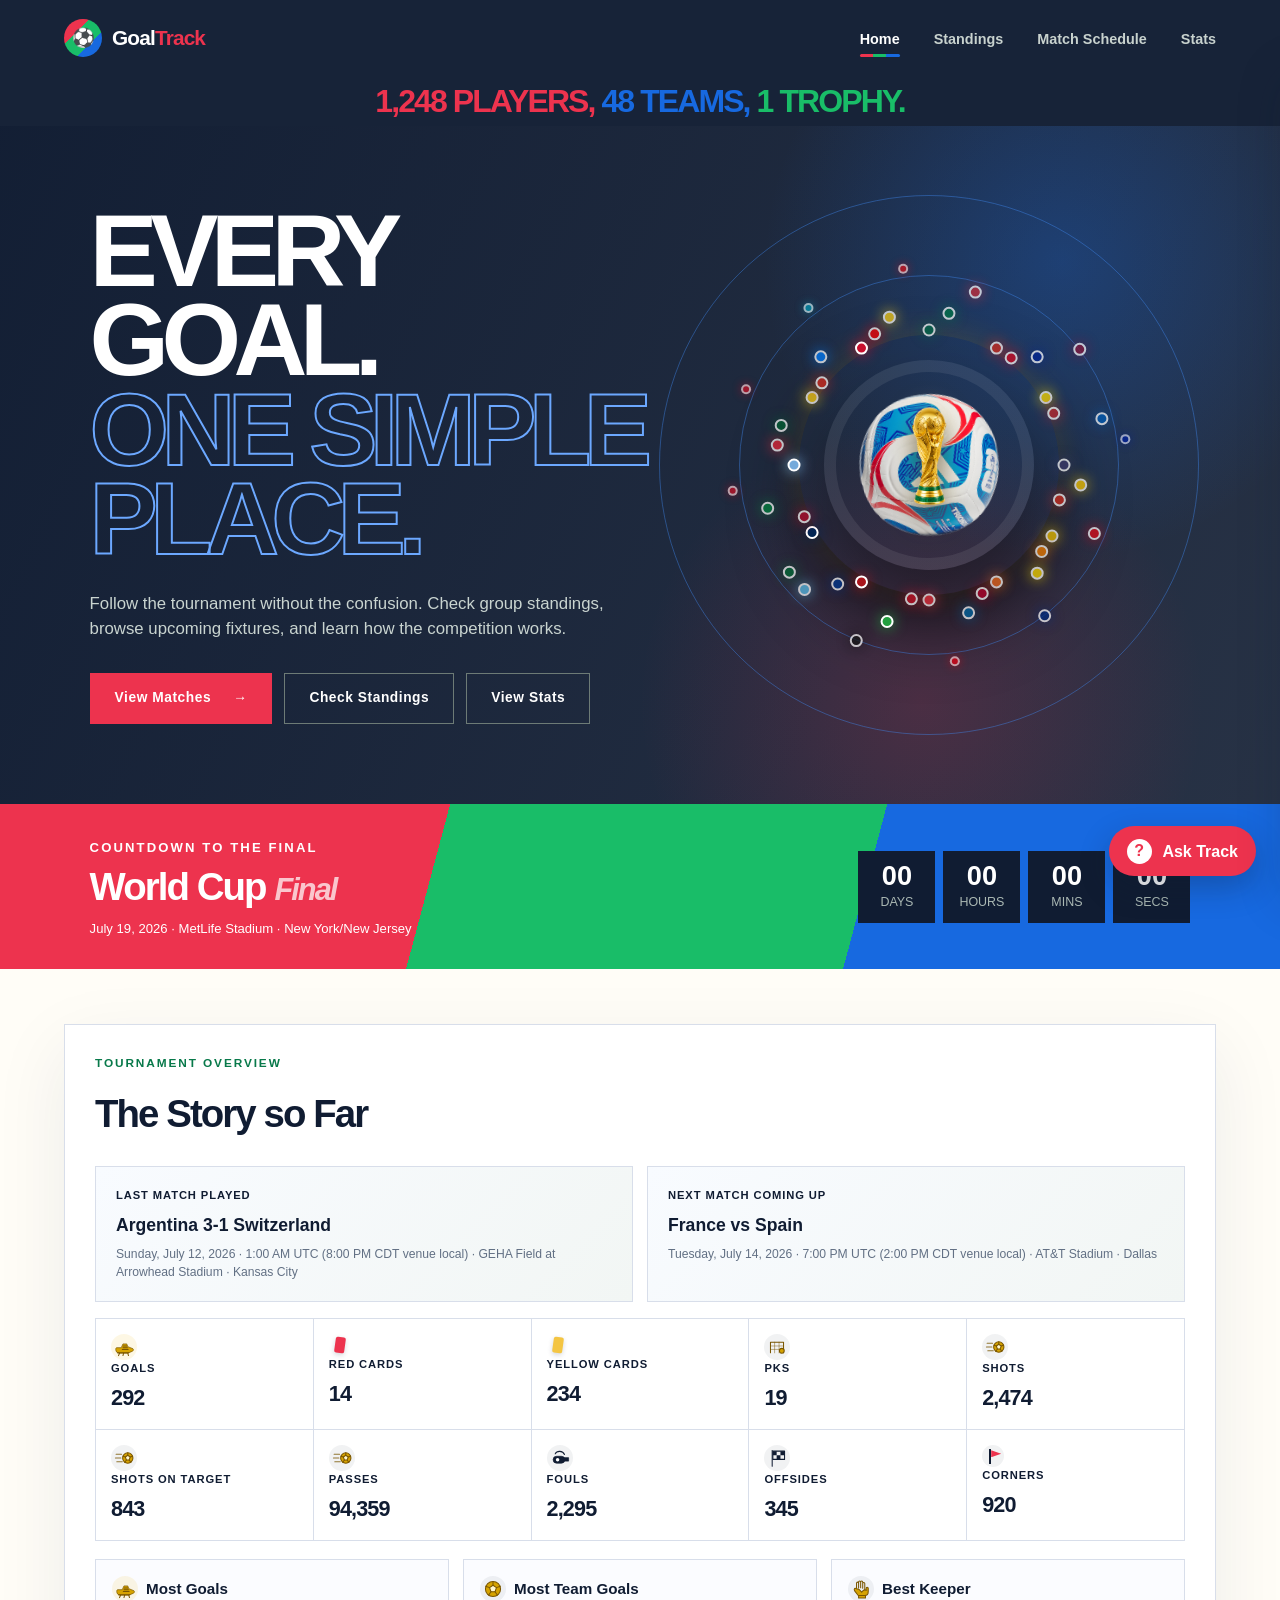
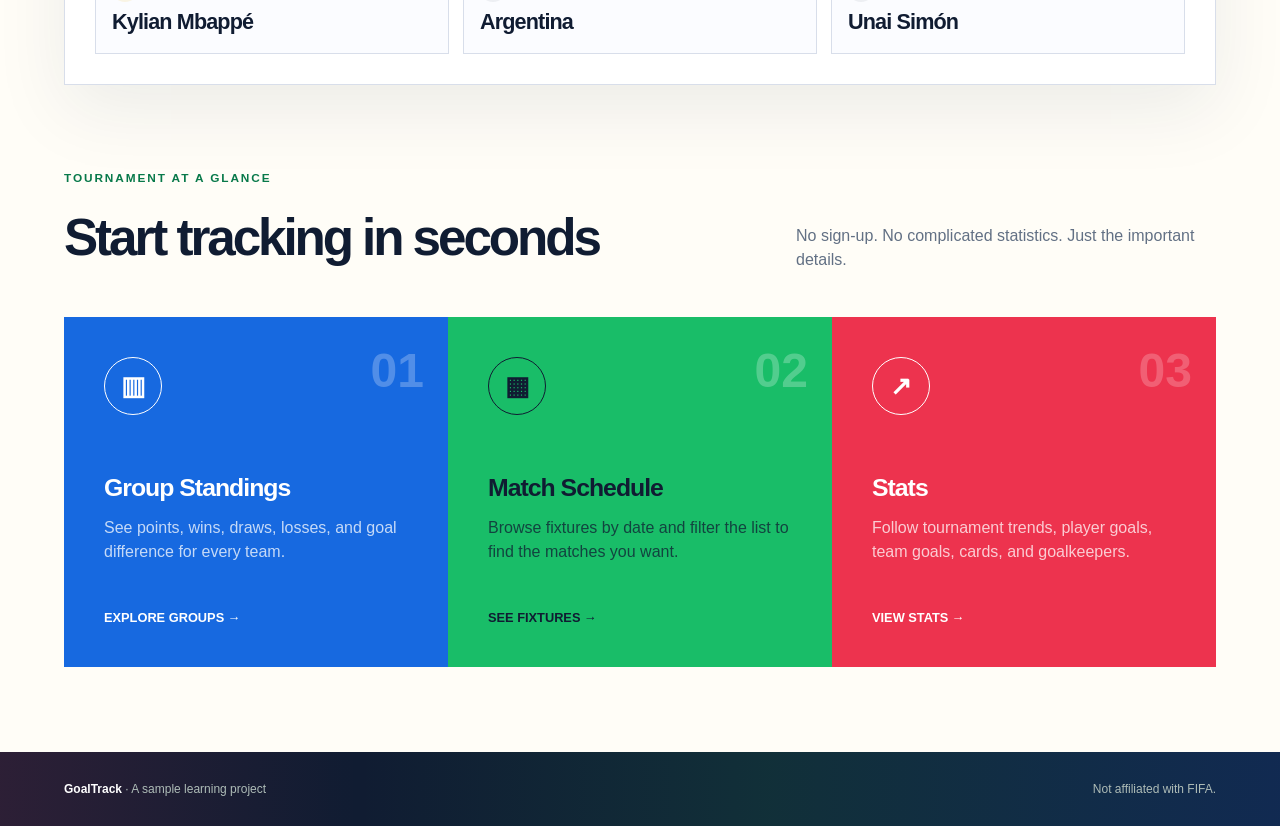
==== commit 0a45ea17: "Fix tagline comma color" ====
--- a/outputs/index.html
+++ b/outputs/index.html
@@ -28,7 +28,7 @@
       <a href="stats.html">Stats</a>
     </nav>
   </header>
-  <div class="tournament-tagline"><span class="tagline-red">1,248 Players,</span> <span class="tagline-blue">48 Teams</span>, <span class="tagline-green">1 Trophy.</span></div>
+  <div class="tournament-tagline"><span class="tagline-red">1,248 Players,</span> <span class="tagline-blue">48 Teams,</span> <span class="tagline-green">1 Trophy.</span></div>
 
   <main>
     <!-- Hero sections quickly explain the purpose of a page. -->
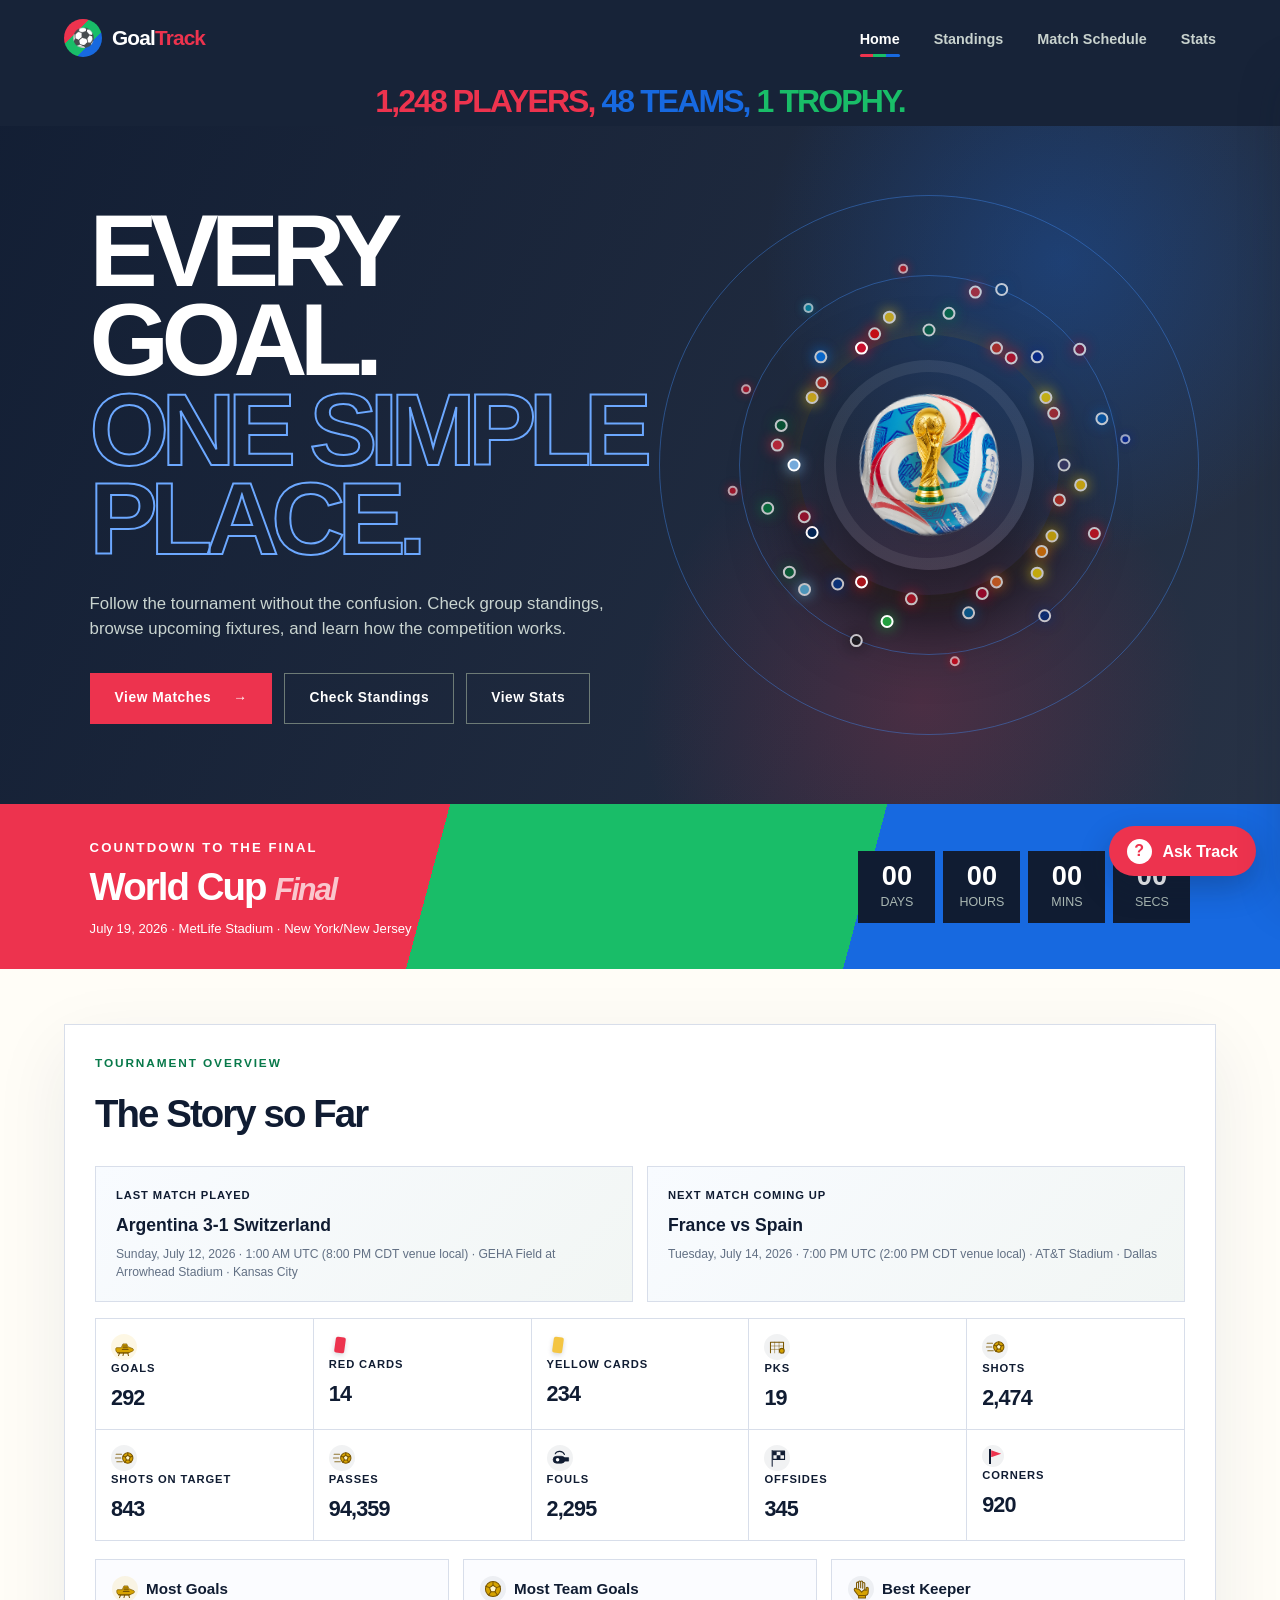
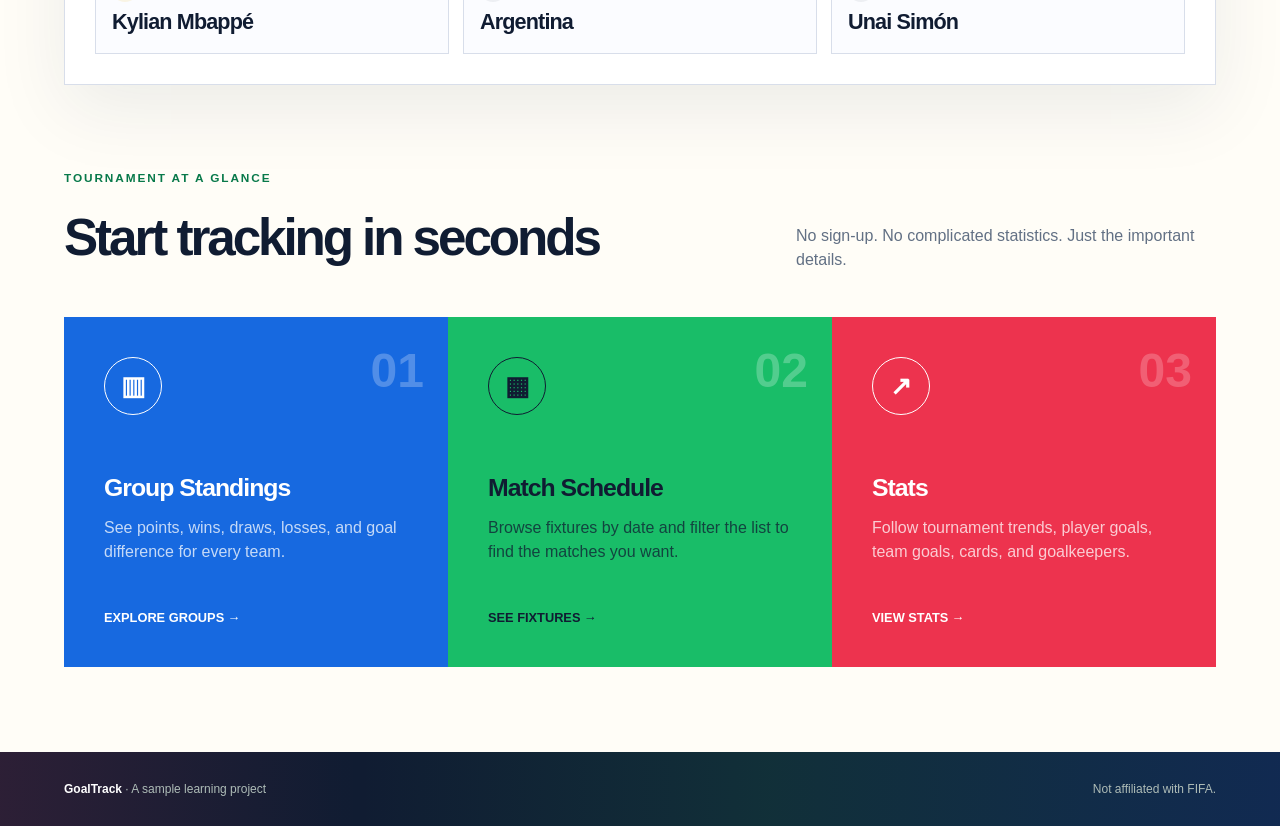
==== commit 0fa53630: "Add GoalTrack favicon" ====
--- a/outputs/index.html
+++ b/outputs/index.html
@@ -2,11 +2,12 @@
 <html lang="en">
 <head>
   <meta charset="UTF-8">
-  <meta name="viewport" content="width=device-width, initial-scale=1.0">
-  <meta name="description" content="A beginner-friendly FIFA World Cup tracker made with HTML, CSS, and JavaScript.">
-  <title>GoalTrack | World Cup Tracker</title>
+  <meta name="viewport" content="width=device-width, initial-scale=1.0">
+  <meta name="description" content="A beginner-friendly FIFA World Cup tracker made with HTML, CSS, and JavaScript.">
+  <title>GoalTrack | World Cup Tracker</title>
+  <link rel="icon" href="favicon.svg" type="image/svg+xml">
   <link rel="stylesheet" href="styles.css?v=orbit-star-soft">
-</head>
+</head>
 <body>
   <!-- The header is shared across all three pages so navigation feels consistent. -->
   <header class="site-header">
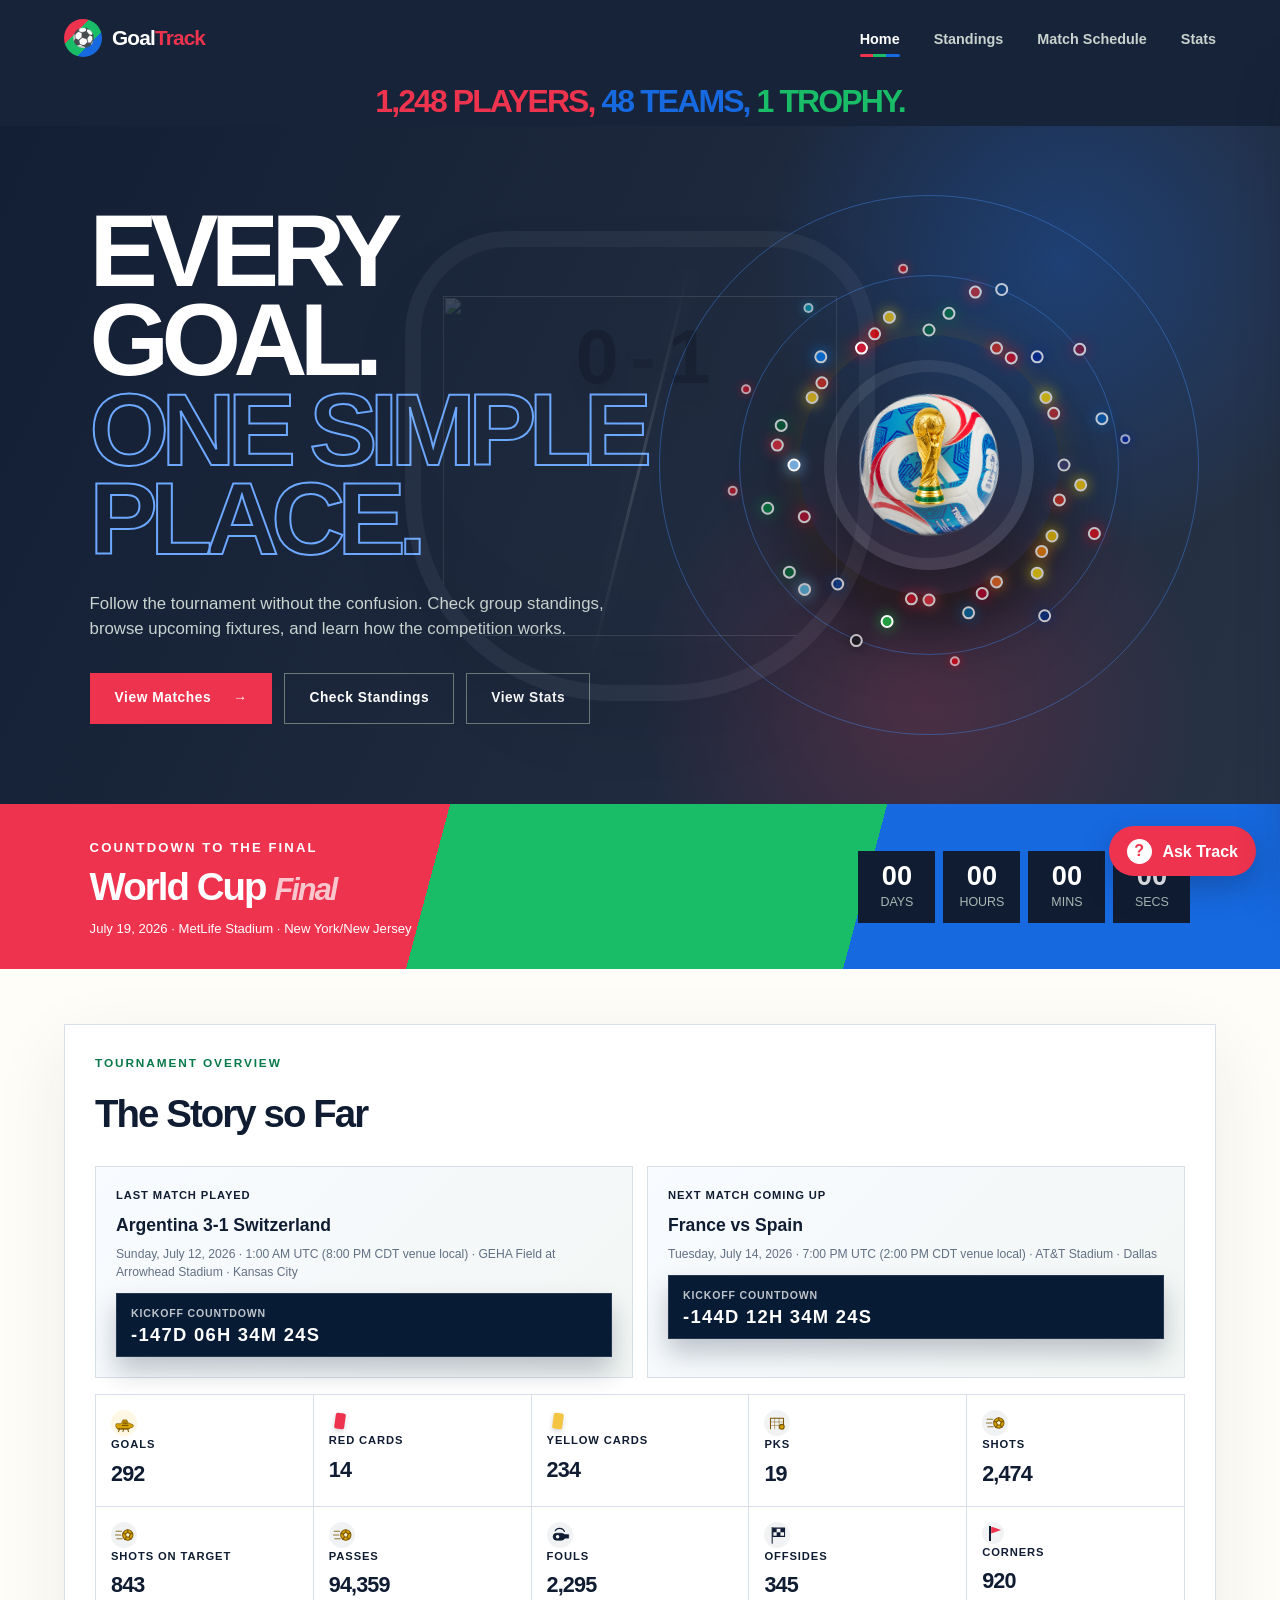
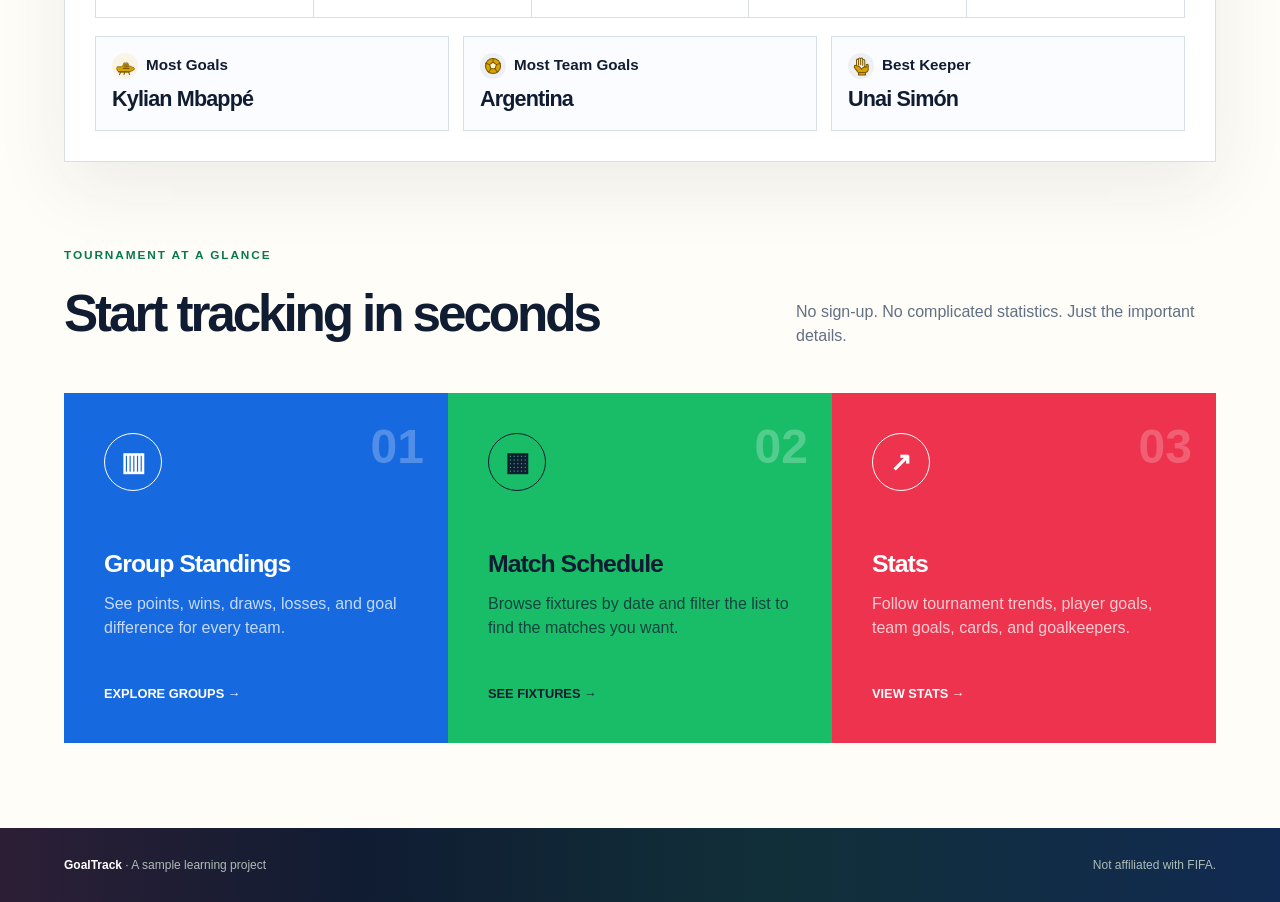
==== commit 451938e6: "Add tournament overview kickoff countdowns" ====
--- a/outputs/index.html
+++ b/outputs/index.html
@@ -6,7 +6,7 @@
   <meta name="description" content="A beginner-friendly FIFA World Cup tracker made with HTML, CSS, and JavaScript.">
   <title>GoalTrack | World Cup Tracker</title>
   <link rel="icon" href="favicon.svg" type="image/svg+xml">
-  <link rel="stylesheet" href="styles.css?v=orbit-star-soft">
+  <link rel="stylesheet" href="styles.css?v=overview-countdown-box">
 </head>
 <body>
   <!-- The header is shared across all three pages so navigation feels consistent. -->
@@ -89,11 +89,13 @@
           <span>Last match played</span>
           <strong id="overview-last-match">Loading...</strong>
           <p id="overview-last-detail">Checking completed matches.</p>
+          <p id="overview-last-countdown" class="overview-match-countdown"><span>KICKOFF COUNTDOWN</span><strong>--</strong></p>
         </article>
 
         <article class="overview-match-card">
           <span>Next match coming up</span>
           <strong id="overview-next-match">France vs Morocco</strong>
+          <p id="overview-next-countdown" class="overview-match-countdown"><span>KICKOFF COUNTDOWN</span><strong>--</strong></p>
           <p id="overview-next-detail">Thursday, July 9, 2026 · 4:00 PM · Gillette Stadium · Boston</p>
         </article>
       </div>
@@ -180,6 +182,6 @@
       <button type="submit">Send</button>
     </form>
   </aside>
-  <script src="data-loader.js"></script>
-</body>
-</html>
+  <script src="data-loader.js?v=overview-countdown-box"></script>
+</body>
+</html>
--- a/outputs/styles.css
+++ b/outputs/styles.css
@@ -932,6 +932,8 @@
 
 .overview-match-card {
   padding: 20px;
+  display: flex;
+  flex-direction: column;
   background: linear-gradient(135deg, #f8fbff, #f2f6f4);
   border: 1px solid var(--line);
 }
@@ -951,12 +953,50 @@
   margin-top: 8px;
   color: var(--ink);
   font-size: 1.1rem;
+  order: 2;
 }
 
 .overview-match-card p {
   margin: 6px 0 0;
   color: var(--muted);
   font-size: 0.76rem;
+  order: 3;
+}
+
+.overview-match-card > span {
+  order: 1;
+}
+
+.overview-match-card .overview-match-countdown {
+  margin-top: 12px;
+  padding: 12px 14px;
+  color: var(--white);
+  background: #071b34;
+  border: 1px solid rgba(255, 255, 255, 0.12);
+  box-shadow: 0 14px 26px rgba(7, 27, 52, 0.24);
+  font-family: var(--display-font);
+  font-size: 1rem;
+  font-weight: 900;
+  letter-spacing: 0.08em;
+  order: 4;
+  text-transform: uppercase;
+}
+
+.overview-match-countdown span,
+.overview-match-countdown strong {
+  display: block;
+}
+
+.overview-match-countdown span {
+  color: rgba(255, 255, 255, 0.74);
+  font-size: 0.66rem;
+}
+
+.overview-match-countdown strong {
+  margin-top: 4px;
+  color: var(--white);
+  font-size: 1.15rem;
+  line-height: 1;
 }
 
 .overview-totals {
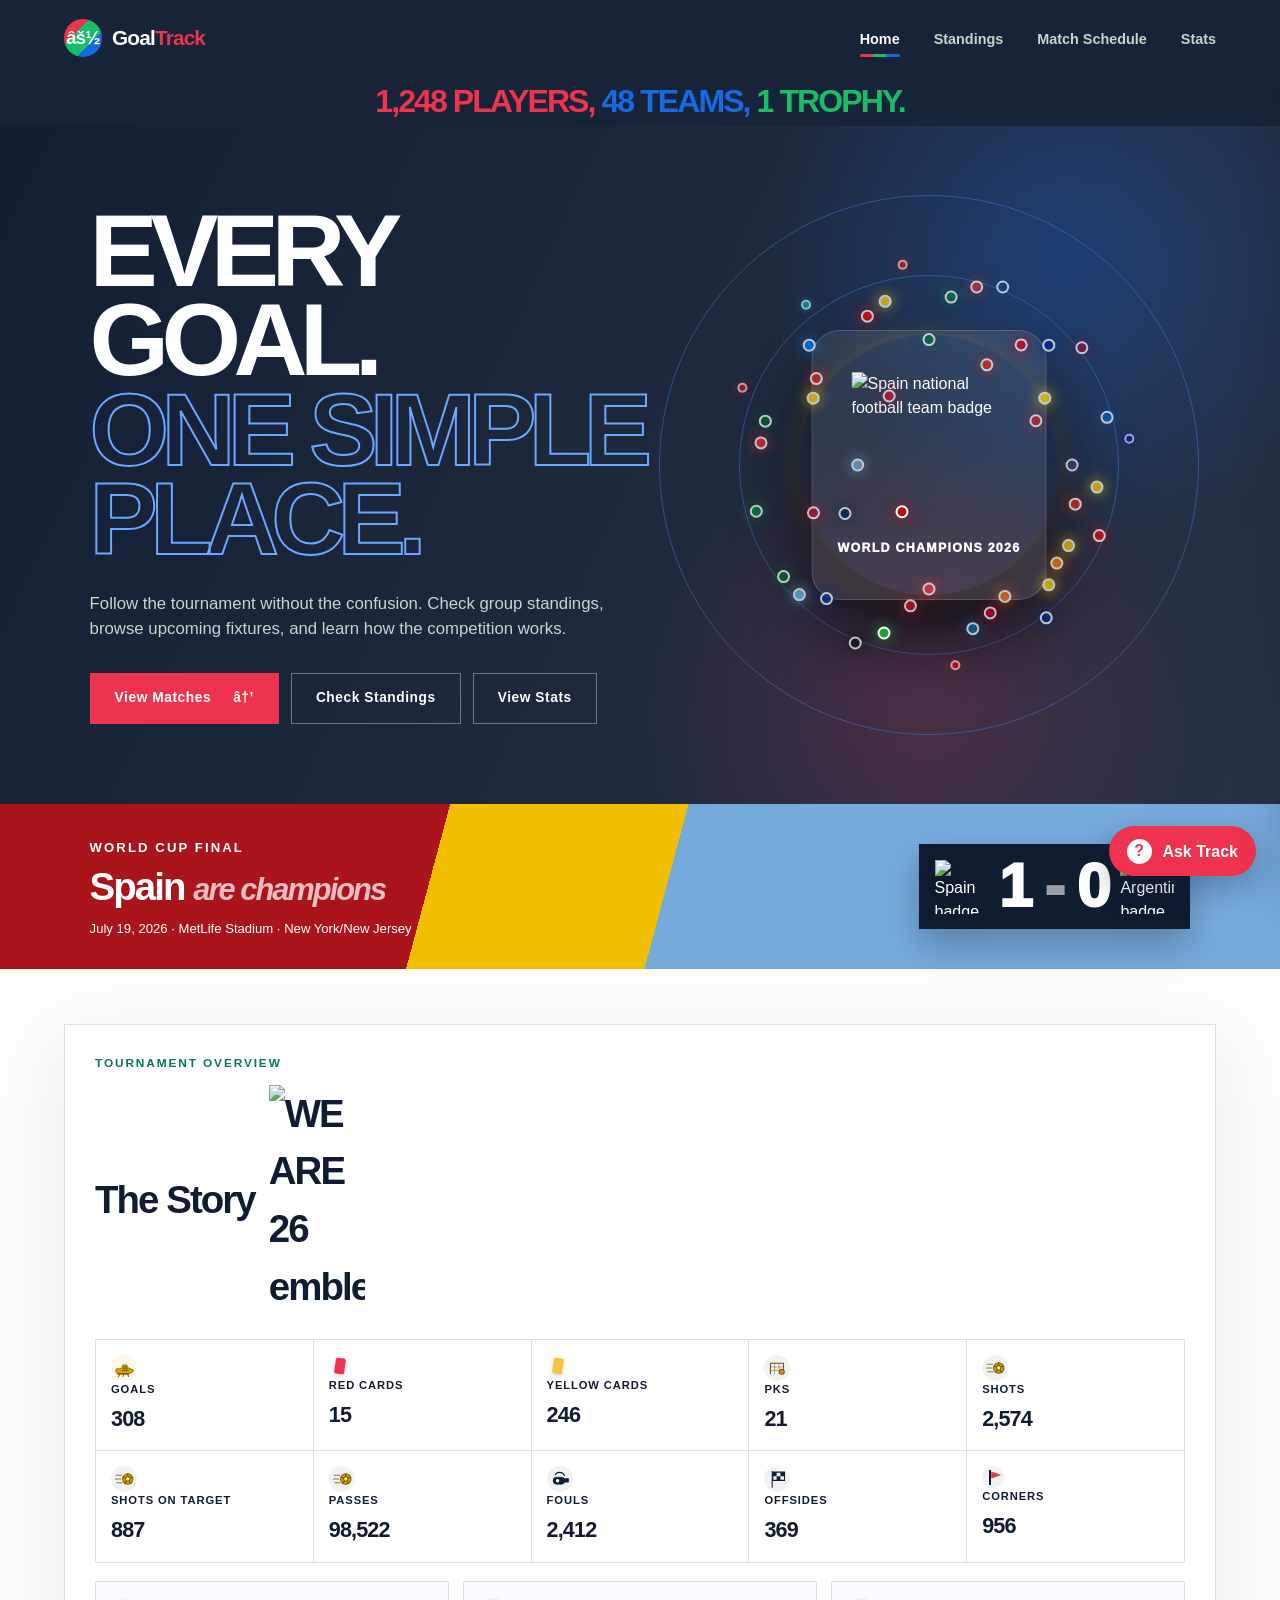
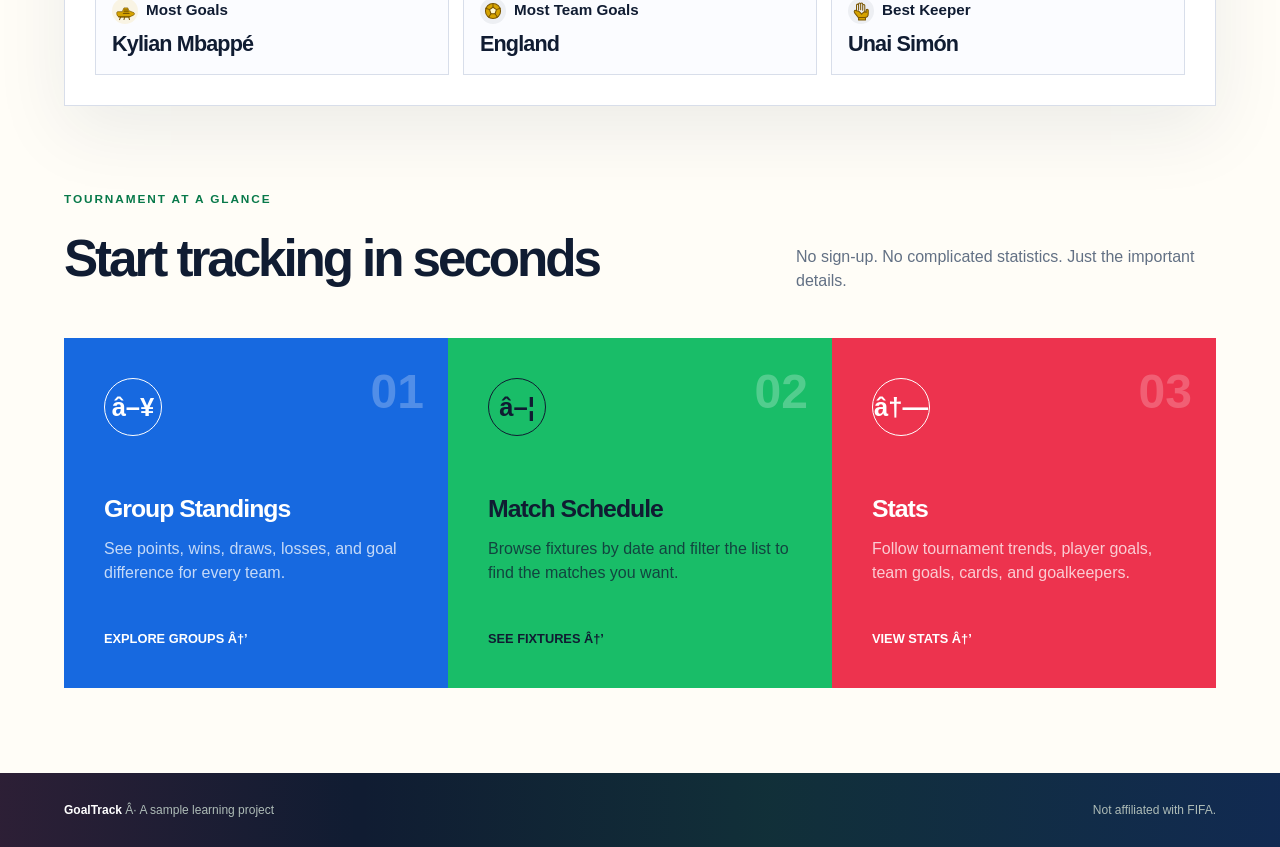
==== commit e2610055: "Update champion home and knockout bracket" ====
--- a/outputs/index.html
+++ b/outputs/index.html
@@ -1,4 +1,4 @@
-<!DOCTYPE html>
+﻿<!DOCTYPE html>
 <html lang="en">
 <head>
   <meta charset="UTF-8">
@@ -6,13 +6,13 @@
   <meta name="description" content="A beginner-friendly FIFA World Cup tracker made with HTML, CSS, and JavaScript.">
   <title>GoalTrack | World Cup Tracker</title>
   <link rel="icon" href="favicon.svg" type="image/svg+xml">
-  <link rel="stylesheet" href="styles.css?v=overview-countdown-box">
+  <link rel="stylesheet" href="styles.css?v=champions-home-bracket">
 </head>
 <body>
   <!-- The header is shared across all three pages so navigation feels consistent. -->
   <header class="site-header">
     <a class="brand" href="index.html" aria-label="GoalTrack home">
-      <span class="brand-ball" aria-hidden="true">⚽</span>
+      <span class="brand-ball" aria-hidden="true">âš½</span>
       <span>Goal<span>Track</span></span>
     </a>
 
@@ -42,7 +42,7 @@
           browse upcoming fixtures, and learn how the competition works.
         </p>
         <div class="hero-actions">
-          <a class="button button-primary" href="schedule.html">View Matches <span>→</span></a>
+          <a class="button button-primary" href="schedule.html">View Matches <span>â†’</span></a>
           <a class="button button-secondary" href="standings.html">Check Standings</a>
           <a class="button button-secondary" href="stats.html">View Stats</a>
         </div>
@@ -53,53 +53,41 @@
         <div class="orbit orbit-two"></div>
         <!-- JavaScript adds one progress dot for every tournament team here. -->
         <div id="team-orbit-dots" class="team-orbit-dots" aria-label="Team progress orbit"></div>
-        <!-- This image is stored locally so it continues to work offline. -->
-        <div class="football">
-          <img src="trionda-ball.png" alt="Official adidas Trionda FIFA World Cup 2026 football">
-        </div>
-        <img class="trophy-overlay" src="world-cup-trophy.png" alt="" aria-hidden="true">
-      </div>
-    </section>
+        <div class="football champion-badge-card">
+          <img src="https://upload.wikimedia.org/wikipedia/en/thumb/3/39/Spain_national_football_team_crest.svg/960px-Spain_national_football_team_crest.svg.png" alt="Spain national football team badge">
+          <span>World Champions 2026</span>
+        </div>
+      </div>
+    </section>
 
     <!-- JavaScript fills in the countdown to the tournament final. -->
-    <section class="countdown-section" aria-labelledby="countdown-title">
-      <div>
-        <p class="section-kicker">COUNTDOWN TO THE FINAL</p>
-        <h2 id="countdown-title">World Cup <span>Final</span></h2>
-        <p>July 19, 2026 · MetLife Stadium · New York/New Jersey</p>
-      </div>
-      <div class="countdown" aria-label="Countdown to the World Cup final">
-        <div><strong id="days">00</strong><span>Days</span></div>
-        <div><strong id="hours">00</strong><span>Hours</span></div>
-        <div><strong id="minutes">00</strong><span>Mins</span></div>
-        <div><strong id="seconds">00</strong><span>Secs</span></div>
-      </div>
+    <section class="countdown-section final-result-section" aria-labelledby="countdown-title">
+      <div>
+        <p class="section-kicker">WORLD CUP FINAL</p>
+        <h2 id="countdown-title">Spain <span>are champions</span></h2>
+        <p>July 19, 2026 · MetLife Stadium · New York/New Jersey</p>
+      </div>
+      <div class="final-score-strip" aria-label="World Cup final score: Spain 1, Argentina 0">
+        <div class="final-score-team">
+          <img src="https://upload.wikimedia.org/wikipedia/en/thumb/3/39/Spain_national_football_team_crest.svg/960px-Spain_national_football_team_crest.svg.png" alt="Spain badge">
+          <strong>1</strong>
+        </div>
+        <span class="final-score-divider">-</span>
+        <div class="final-score-team">
+          <strong>0</strong>
+          <img src="https://upload.wikimedia.org/wikipedia/en/thumb/c/c1/Argentina_national_football_team_logo.svg/960px-Argentina_national_football_team_logo.svg.png" alt="Argentina badge">
+        </div>
+      </div>
     </section>
 
     <section id="tournament-overview" class="tournament-overview" aria-labelledby="overview-title">
       <div class="overview-heading">
         <div>
           <p class="section-kicker">TOURNAMENT OVERVIEW</p>
-          <h2 id="overview-title">The Story so Far</h2>
+          <h2 id="overview-title" class="story-title">The Story <img src="https://upload.wikimedia.org/wikipedia/commons/0/0d/We_Are_26.svg" alt="WE ARE 26 emblem"></h2>
         </div>
-      </div>
-
-      <div class="overview-grid">
-        <article class="overview-match-card">
-          <span>Last match played</span>
-          <strong id="overview-last-match">Loading...</strong>
-          <p id="overview-last-detail">Checking completed matches.</p>
-          <p id="overview-last-countdown" class="overview-match-countdown"><span>KICKOFF COUNTDOWN</span><strong>--</strong></p>
-        </article>
-
-        <article class="overview-match-card">
-          <span>Next match coming up</span>
-          <strong id="overview-next-match">France vs Morocco</strong>
-          <p id="overview-next-countdown" class="overview-match-countdown"><span>KICKOFF COUNTDOWN</span><strong>--</strong></p>
-          <p id="overview-next-detail">Thursday, July 9, 2026 · 4:00 PM · Gillette Stadium · Boston</p>
-        </article>
-      </div>
-
+      </div>
+
       <div id="overview-totals" class="overview-totals" aria-label="Whole tournament totals"></div>
 
       <div class="overview-leaders">
@@ -113,7 +101,7 @@
         </article>
         <article>
           <h3><span class="overview-icon icon-golden-glove" aria-hidden="true"><svg viewBox="0 0 64 64" focusable="false"><path class="glove-fingers" d="M19 31 V15 C19 11 25 11 25 15 V29 M25 28 V12 C25 8 31 8 31 12 V28 M31 28 V12 C31 8 37 8 37 12 V29 M37 30 V16 C37 12 43 12 43 16 V34"></path><path class="glove-palm" d="M18 31 C14 28 10 33 14 38 L24 51 H43 C49 51 53 47 53 40 V30 C53 26 47 26 47 30 V36 C44 34 41 34 38 37 L34 41 L27 34 C24 31 21 31 18 31 Z"></path><path class="glove-cuff" d="M25 51 H45 V58 H25 Z"></path></svg></span> Best Keeper</h3>
-          <strong id="overview-keeper-title" class="overview-leader-name">Unai Simón</strong>
+          <strong id="overview-keeper-title" class="overview-leader-name">Unai SimÃ³n</strong>
         </article>
       </div>
     </section>
@@ -130,33 +118,33 @@
       <div class="feature-grid">
         <a class="feature-card card-dark" href="standings.html">
           <span class="card-number">01</span>
-          <div class="feature-icon">▥</div>
+          <div class="feature-icon">â–¥</div>
           <h3>Group Standings</h3>
           <p>See points, wins, draws, losses, and goal difference for every team.</p>
-          <span class="text-link">Explore groups →</span>
+          <span class="text-link">Explore groups â†’</span>
         </a>
 
         <a class="feature-card card-green" href="schedule.html">
           <span class="card-number">02</span>
-          <div class="feature-icon">▦</div>
+          <div class="feature-icon">â–¦</div>
           <h3>Match Schedule</h3>
           <p>Browse fixtures by date and filter the list to find the matches you want.</p>
-          <span class="text-link">See fixtures →</span>
+          <span class="text-link">See fixtures â†’</span>
         </a>
 
         <a class="feature-card card-light" href="stats.html">
           <span class="card-number">03</span>
-          <div class="feature-icon">↗</div>
+          <div class="feature-icon">â†—</div>
           <h3>Stats</h3>
           <p>Follow tournament trends, player goals, team goals, cards, and goalkeepers.</p>
-          <span class="text-link">View stats →</span>
+          <span class="text-link">View stats â†’</span>
         </a>
       </div>
     </section>
   </main>
 
   <footer class="site-footer">
-    <p><strong>GoalTrack</strong> · A sample learning project</p>
+    <p><strong>GoalTrack</strong> Â· A sample learning project</p>
     <p>Not affiliated with FIFA.</p>
   </footer>
 
@@ -166,7 +154,7 @@
   <aside id="chat-panel" class="chat-panel" aria-label="GoalTrack data assistant" aria-hidden="true">
     <div class="chat-header">
       <div><strong>Track</strong><span>Answers from this tracker</span></div>
-      <button id="chat-close" type="button" aria-label="Close assistant">×</button>
+      <button id="chat-close" type="button" aria-label="Close assistant">Ã—</button>
     </div>
     <div id="chat-messages" class="chat-messages" aria-live="polite">
       <div class="chat-message assistant">Ask me about groups, standings, rankings, fixtures, results, or venues.</div>
@@ -182,6 +170,7 @@
       <button type="submit">Send</button>
     </form>
   </aside>
-  <script src="data-loader.js?v=overview-countdown-box"></script>
+  <script src="data-loader.js?v=champions-home-bracket"></script>
 </body>
 </html>
+
--- a/outputs/styles.css
+++ b/outputs/styles.css
@@ -656,15 +656,49 @@
   transform: translate(-50%, -50%) rotate(-9deg);
 }
 
-.football img {
-  display: block;
-  width: 100%;
-  height: 100%;
-  border-radius: 50%;
+.football img {
+  display: block;
+  width: 100%;
+  height: 100%;
+  border-radius: 50%;
   object-fit: cover;
-  mix-blend-mode: multiply;
-}
-
+  mix-blend-mode: multiply;
+}
+
+.champion-badge-card {
+  width: 235px;
+  height: 270px;
+  display: grid;
+  place-items: center;
+  align-content: center;
+  gap: 12px;
+  border: 0;
+  border-radius: 28px;
+  background: rgba(255, 255, 255, 0.08);
+  box-shadow:
+    0 35px 60px rgba(0, 0, 0, 0.35),
+    inset 0 0 0 1px rgba(255, 255, 255, 0.16);
+  transform: translate(-50%, -50%);
+}
+
+.champion-badge-card img {
+  width: 155px;
+  height: 155px;
+  border-radius: 0;
+  object-fit: contain;
+  mix-blend-mode: normal;
+  filter: drop-shadow(0 16px 24px rgba(0, 0, 0, 0.36));
+}
+
+.champion-badge-card span {
+  color: var(--white);
+  font-size: 0.78rem;
+  font-weight: 1000;
+  letter-spacing: 0.1em;
+  text-align: center;
+  text-transform: uppercase;
+}
+
 .trophy-overlay {
   position: absolute;
   top: 50%;
@@ -894,6 +928,44 @@
   text-transform: uppercase;
 }
 
+.final-result-section {
+  background: linear-gradient(105deg, #aa151b 0 34%, #f1bf00 34% 52%, #75aadb 52% 100%);
+}
+
+.final-score-strip {
+  display: flex;
+  align-items: center;
+  gap: 12px;
+  padding: 12px 16px;
+  background: var(--ink);
+  color: var(--white);
+  box-shadow: 0 16px 36px rgba(0, 0, 0, 0.22);
+}
+
+.final-score-team {
+  display: flex;
+  align-items: center;
+  gap: 10px;
+}
+
+.final-score-team img {
+  width: 54px;
+  height: 54px;
+  object-fit: contain;
+  filter: drop-shadow(0 8px 12px rgba(0, 0, 0, 0.35));
+}
+
+.final-score-team strong,
+.final-score-divider {
+  font-size: clamp(2rem, 5vw, 3.8rem);
+  font-weight: 1000;
+  line-height: 1;
+}
+
+.final-score-divider {
+  color: rgba(255, 255, 255, 0.58);
+}
+
 .tournament-overview {
   width: min(1180px, 90vw);
   margin: 55px auto 0;
@@ -915,6 +987,18 @@
   margin: 0;
   font-size: clamp(1.8rem, 3vw, 2.8rem);
   letter-spacing: -0.05em;
+}
+
+.story-title {
+  display: flex;
+  align-items: center;
+  gap: 14px;
+}
+
+.story-title img {
+  width: clamp(58px, 9vw, 96px);
+  height: auto;
+  object-fit: contain;
 }
 
 .overview-heading > p {
@@ -2902,15 +2986,102 @@
   font-size: 1.25rem;
 }
 
-.stat-chart-heading b {
-  color: var(--muted);
-  font-size: 0.65rem;
-  text-transform: uppercase;
-}
-
-.coordinate-chart {
-  position: relative;
-  padding: 18px 0 29px 82px;
+.stat-chart-heading b {
+  color: var(--muted);
+  font-size: 0.65rem;
+  text-transform: uppercase;
+}
+
+.goal-minute-card {
+  grid-column: span 2;
+}
+
+.goal-minute-wrap {
+  position: relative;
+  overflow-x: auto;
+  padding-bottom: 4px;
+  scrollbar-color: var(--blue) var(--cream);
+}
+
+.goal-minute-grid {
+  display: block;
+  width: 100%;
+  min-width: 720px;
+  height: auto;
+  overflow: visible;
+}
+
+.goal-minute-grid-line,
+.goal-minute-row-line {
+  stroke: rgba(16, 28, 50, 0.12);
+  stroke-width: 1;
+}
+
+.goal-minute-axis {
+  stroke: var(--ink);
+  stroke-width: 2;
+}
+
+.goal-minute-dot {
+  fill: var(--goal-color, var(--red));
+  stroke: var(--white);
+  stroke-width: 3;
+  filter: drop-shadow(0 5px 8px rgba(16, 28, 50, 0.2));
+}
+
+.goal-minute-team-label,
+.goal-minute-x-label,
+.goal-minute-axis-title {
+  fill: var(--muted);
+  font-size: 0.68rem;
+  font-weight: 900;
+  text-transform: uppercase;
+}
+
+.goal-minute-team-label {
+  text-anchor: end;
+}
+
+.goal-minute-x-label,
+.goal-minute-axis-title {
+  text-anchor: middle;
+}
+
+.goal-minute-axis-title-y {
+  transform: rotate(-90deg);
+  transform-box: fill-box;
+  transform-origin: center;
+}
+
+.goal-minute-note {
+  margin: 12px 0 0;
+  padding: 10px 12px;
+  color: #6a3a00;
+  background: #fff4d5;
+  border: 1px solid #f0d38a;
+  font-size: 0.78rem;
+  font-weight: 900;
+}
+
+.match-stats-modal .goal-minute-card {
+  margin-top: 20px;
+  padding: 18px;
+  grid-column: auto;
+  border-radius: 18px;
+  box-shadow: none;
+}
+
+.match-stats-modal .goal-minute-card .stat-chart-heading {
+  margin-bottom: 12px;
+}
+
+.match-stats-modal .goal-minute-grid {
+  min-width: 420px;
+}
+
+.coordinate-chart {
+  position: relative;
+  padding: 18px 0 29px 82px;
   border-bottom: 2px solid var(--ink);
   border-left: 2px solid var(--ink);
   background:
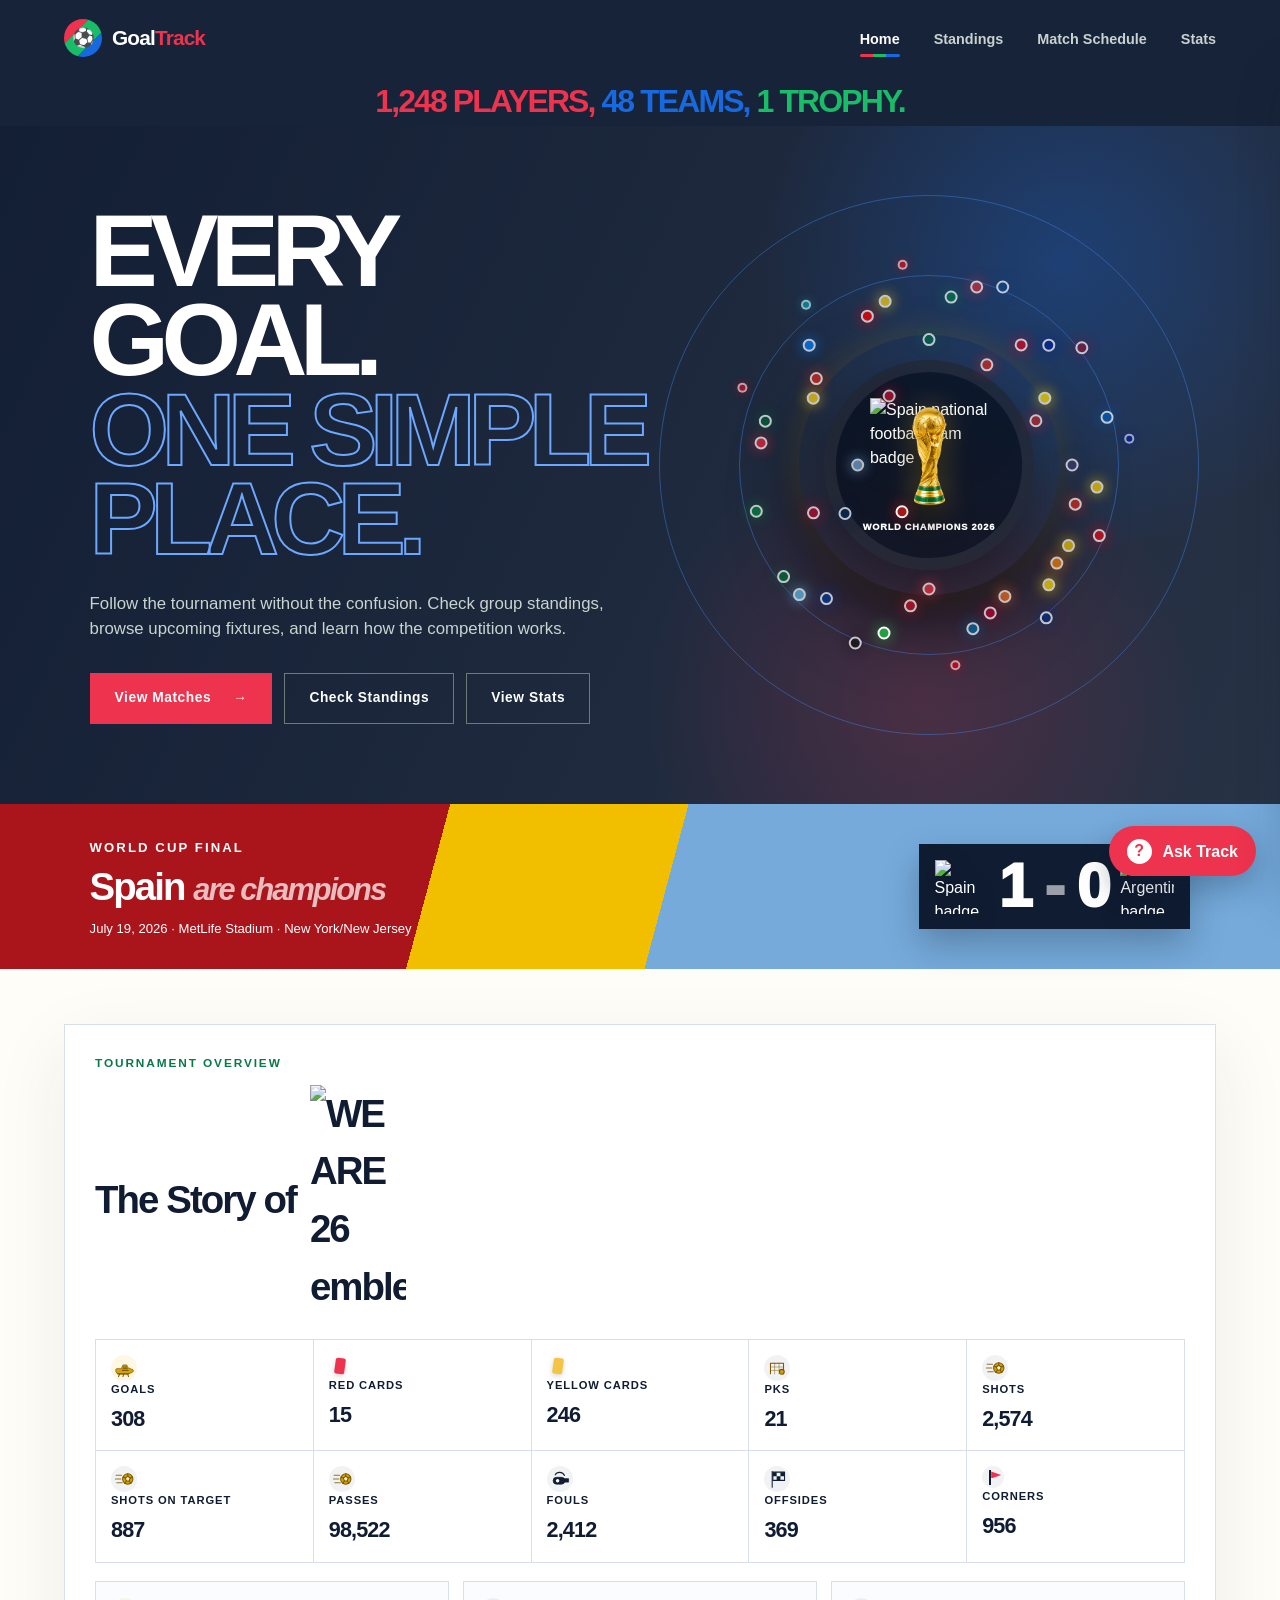
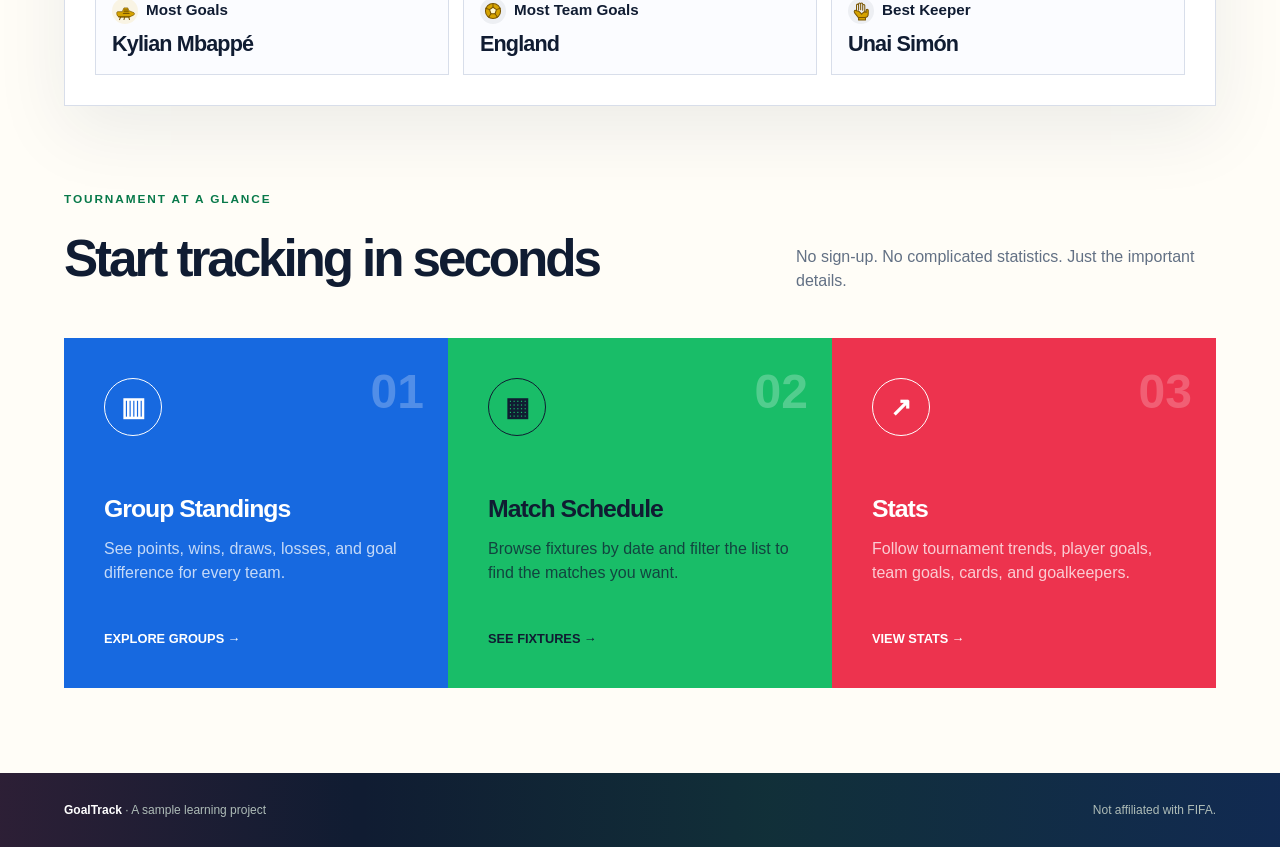
==== commit e5daea07: "Update champion animation and clean home encoding" ====
--- a/outputs/index.html
+++ b/outputs/index.html
@@ -12,7 +12,7 @@
   <!-- The header is shared across all three pages so navigation feels consistent. -->
   <header class="site-header">
     <a class="brand" href="index.html" aria-label="GoalTrack home">
-      <span class="brand-ball" aria-hidden="true">âš½</span>
+      <span class="brand-ball" aria-hidden="true">⚽</span>
       <span>Goal<span>Track</span></span>
     </a>
 
@@ -42,7 +42,7 @@
           browse upcoming fixtures, and learn how the competition works.
         </p>
         <div class="hero-actions">
-          <a class="button button-primary" href="schedule.html">View Matches <span>â†’</span></a>
+          <a class="button button-primary" href="schedule.html">View Matches <span>→</span></a>
           <a class="button button-secondary" href="standings.html">Check Standings</a>
           <a class="button button-secondary" href="stats.html">View Stats</a>
         </div>
@@ -57,6 +57,7 @@
           <img src="https://upload.wikimedia.org/wikipedia/en/thumb/3/39/Spain_national_football_team_crest.svg/960px-Spain_national_football_team_crest.svg.png" alt="Spain national football team badge">
           <span>World Champions 2026</span>
         </div>
+        <img class="trophy-overlay" src="world-cup-trophy.png" alt="" aria-hidden="true">
       </div>
     </section>
 
@@ -84,7 +85,7 @@
       <div class="overview-heading">
         <div>
           <p class="section-kicker">TOURNAMENT OVERVIEW</p>
-          <h2 id="overview-title" class="story-title">The Story <img src="https://upload.wikimedia.org/wikipedia/commons/0/0d/We_Are_26.svg" alt="WE ARE 26 emblem"></h2>
+          <h2 id="overview-title" class="story-title">The Story of <img src="https://upload.wikimedia.org/wikipedia/commons/0/0d/We_Are_26.svg" alt="WE ARE 26 emblem"></h2>
         </div>
       </div>
 
@@ -101,7 +102,7 @@
         </article>
         <article>
           <h3><span class="overview-icon icon-golden-glove" aria-hidden="true"><svg viewBox="0 0 64 64" focusable="false"><path class="glove-fingers" d="M19 31 V15 C19 11 25 11 25 15 V29 M25 28 V12 C25 8 31 8 31 12 V28 M31 28 V12 C31 8 37 8 37 12 V29 M37 30 V16 C37 12 43 12 43 16 V34"></path><path class="glove-palm" d="M18 31 C14 28 10 33 14 38 L24 51 H43 C49 51 53 47 53 40 V30 C53 26 47 26 47 30 V36 C44 34 41 34 38 37 L34 41 L27 34 C24 31 21 31 18 31 Z"></path><path class="glove-cuff" d="M25 51 H45 V58 H25 Z"></path></svg></span> Best Keeper</h3>
-          <strong id="overview-keeper-title" class="overview-leader-name">Unai SimÃ³n</strong>
+          <strong id="overview-keeper-title" class="overview-leader-name">Unai Simón</strong>
         </article>
       </div>
     </section>
@@ -118,33 +119,33 @@
       <div class="feature-grid">
         <a class="feature-card card-dark" href="standings.html">
           <span class="card-number">01</span>
-          <div class="feature-icon">â–¥</div>
+          <div class="feature-icon">▥</div>
           <h3>Group Standings</h3>
           <p>See points, wins, draws, losses, and goal difference for every team.</p>
-          <span class="text-link">Explore groups â†’</span>
+          <span class="text-link">Explore groups →</span>
         </a>
 
         <a class="feature-card card-green" href="schedule.html">
           <span class="card-number">02</span>
-          <div class="feature-icon">â–¦</div>
+          <div class="feature-icon">▦</div>
           <h3>Match Schedule</h3>
           <p>Browse fixtures by date and filter the list to find the matches you want.</p>
-          <span class="text-link">See fixtures â†’</span>
+          <span class="text-link">See fixtures →</span>
         </a>
 
         <a class="feature-card card-light" href="stats.html">
           <span class="card-number">03</span>
-          <div class="feature-icon">â†—</div>
+          <div class="feature-icon">↗</div>
           <h3>Stats</h3>
           <p>Follow tournament trends, player goals, team goals, cards, and goalkeepers.</p>
-          <span class="text-link">View stats â†’</span>
+          <span class="text-link">View stats →</span>
         </a>
       </div>
     </section>
   </main>
 
   <footer class="site-footer">
-    <p><strong>GoalTrack</strong> Â· A sample learning project</p>
+    <p><strong>GoalTrack</strong> · A sample learning project</p>
     <p>Not affiliated with FIFA.</p>
   </footer>
 
@@ -154,7 +155,7 @@
   <aside id="chat-panel" class="chat-panel" aria-label="GoalTrack data assistant" aria-hidden="true">
     <div class="chat-header">
       <div><strong>Track</strong><span>Answers from this tracker</span></div>
-      <button id="chat-close" type="button" aria-label="Close assistant">Ã—</button>
+      <button id="chat-close" type="button" aria-label="Close assistant">×</button>
     </div>
     <div id="chat-messages" class="chat-messages" aria-live="polite">
       <div class="chat-message assistant">Ask me about groups, standings, rankings, fixtures, results, or venues.</div>
--- a/outputs/styles.css
+++ b/outputs/styles.css
@@ -315,6 +315,11 @@
   animation-name: shirtBadgeCloseIn;
 }
 
+.badge-champion-final {
+  z-index: 1;
+  animation-name: shirtBadgeChampionFinal;
+}
+
 .shirt-badge-background img {
   width: min(46vw, 430px);
   height: min(46vw, 430px);
@@ -601,6 +606,29 @@
   }
 }
 
+@keyframes shirtBadgeChampionFinal {
+  0% {
+    opacity: 0;
+    transform: translateY(18vh) scale(0.65) rotate(-16deg);
+    filter: blur(8px);
+  }
+  24% {
+    opacity: 1;
+    transform: translateY(0) scale(1.18) rotate(0);
+    filter: blur(0);
+  }
+  76% {
+    opacity: 1;
+    transform: translateY(0) scale(1.18) rotate(0);
+    filter: blur(0);
+  }
+  100% {
+    opacity: 0;
+    transform: translateY(0) scale(1.18) rotate(0);
+    filter: blur(0);
+  }
+}
+
 @keyframes featuredBadgeFadeIn {
   from {
     opacity: 0;
@@ -666,24 +694,23 @@
 }
 
 .champion-badge-card {
-  width: 235px;
-  height: 270px;
+  width: 210px;
+  height: 210px;
   display: grid;
   place-items: center;
   align-content: center;
-  gap: 12px;
-  border: 0;
-  border-radius: 28px;
-  background: rgba(255, 255, 255, 0.08);
+  gap: 6px;
+  border: 12px solid rgba(255, 255, 255, 0.08);
+  border-radius: 50%;
+  background: rgba(7, 15, 28, 0.72);
   box-shadow:
-    0 35px 60px rgba(0, 0, 0, 0.35),
-    inset 0 0 0 1px rgba(255, 255, 255, 0.16);
+    0 35px 60px rgba(0, 0, 0, 0.35);
   transform: translate(-50%, -50%);
 }
 
 .champion-badge-card img {
-  width: 155px;
-  height: 155px;
+  width: 118px;
+  height: 118px;
   border-radius: 0;
   object-fit: contain;
   mix-blend-mode: normal;
@@ -692,9 +719,11 @@
 
 .champion-badge-card span {
   color: var(--white);
-  font-size: 0.78rem;
+  width: 150px;
+  font-size: 0.58rem;
   font-weight: 1000;
-  letter-spacing: 0.1em;
+  letter-spacing: 0.08em;
+  line-height: 1.15;
   text-align: center;
   text-transform: uppercase;
 }
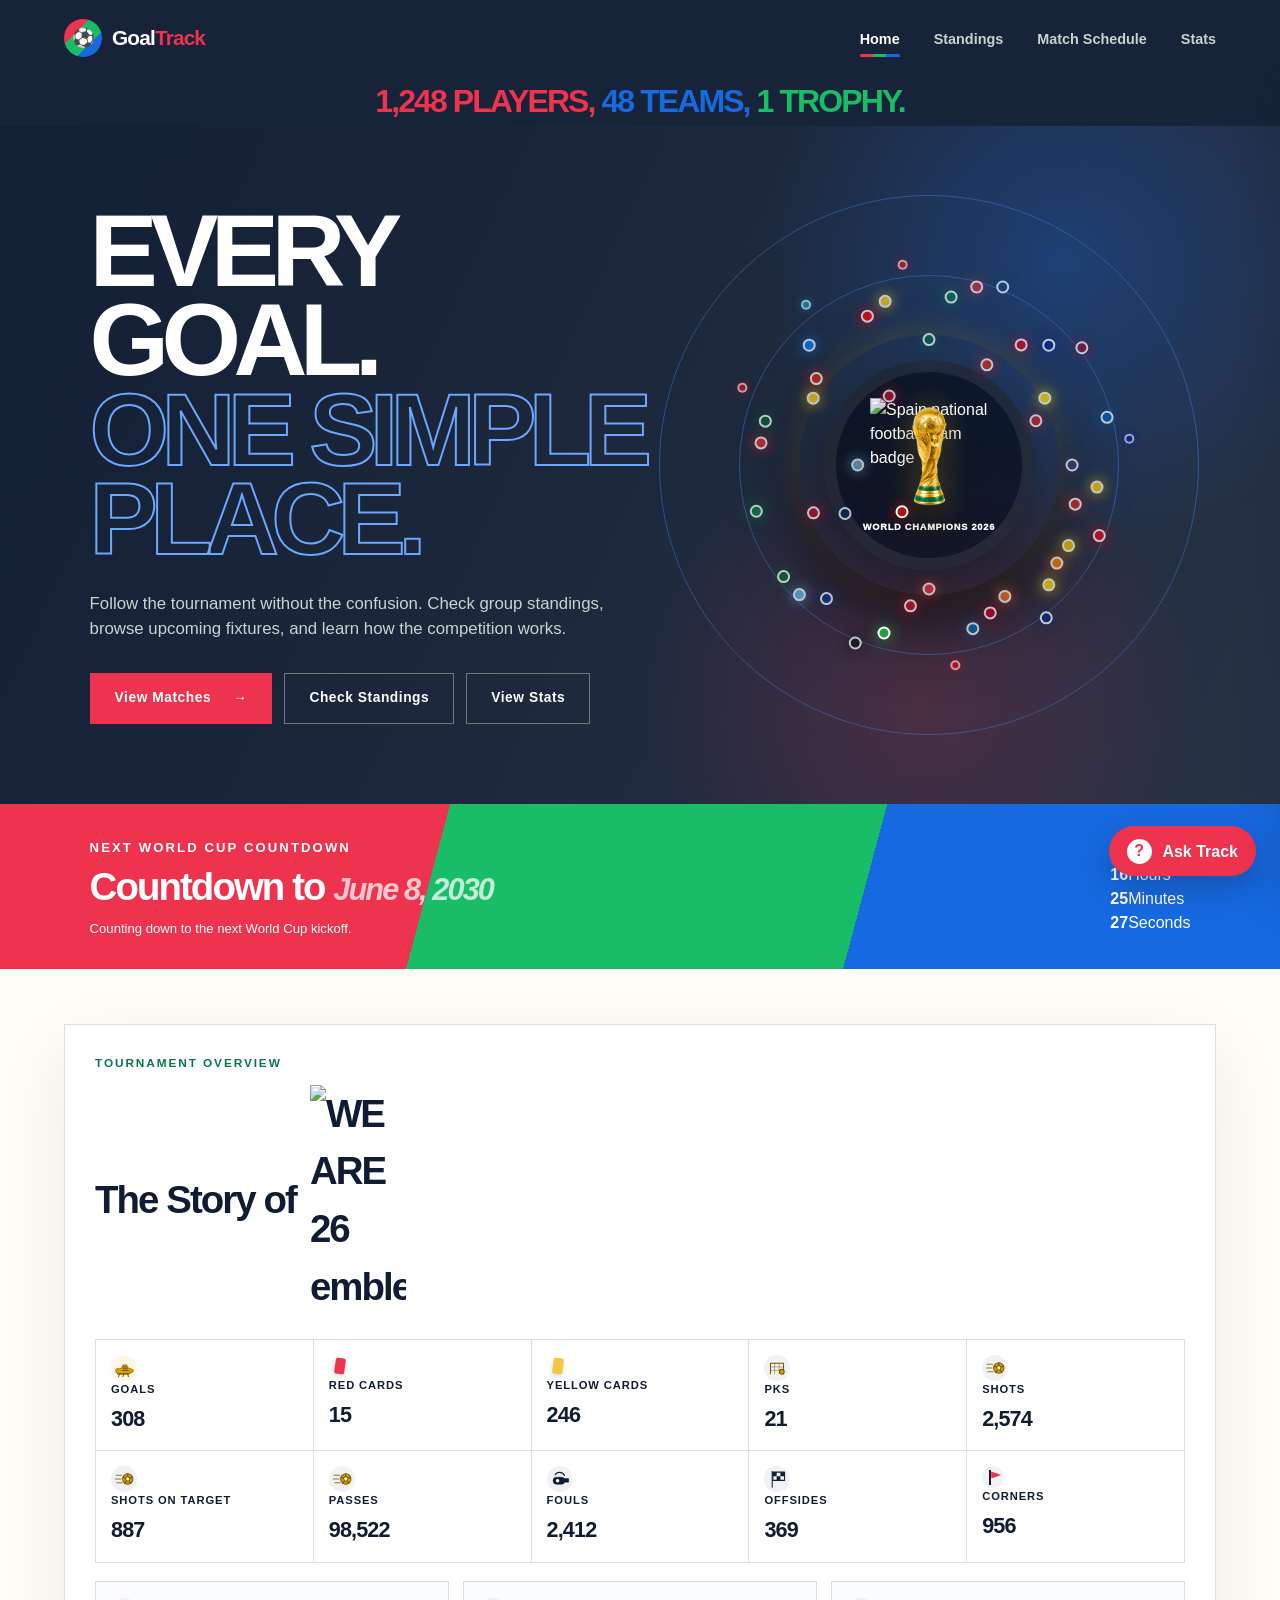
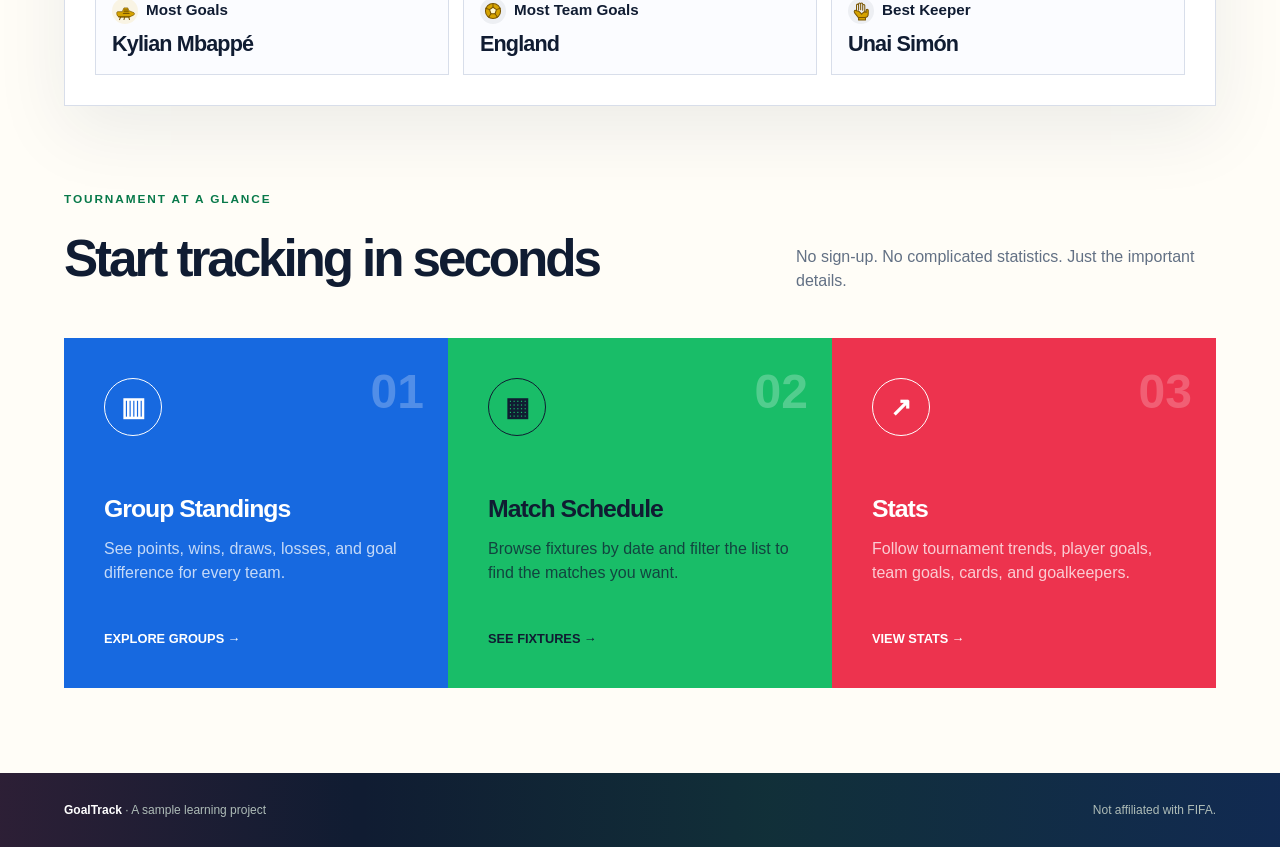
==== commit 658d1e7c: "Restore countdown for 2030 World Cup" ====
--- a/outputs/index.html
+++ b/outputs/index.html
@@ -61,23 +61,18 @@
       </div>
     </section>
 
-    <!-- JavaScript fills in the countdown to the tournament final. -->
-    <section class="countdown-section final-result-section" aria-labelledby="countdown-title">
+    <!-- JavaScript fills in the countdown to the 2030 tournament. -->
+    <section class="countdown-section" aria-labelledby="countdown-title">
       <div>
-        <p class="section-kicker">WORLD CUP FINAL</p>
-        <h2 id="countdown-title">Spain <span>are champions</span></h2>
-        <p>July 19, 2026 · MetLife Stadium · New York/New Jersey</p>
+        <p class="section-kicker">NEXT WORLD CUP COUNTDOWN</p>
+        <h2 id="countdown-title">Countdown to <span>June 8, 2030</span></h2>
+        <p>Counting down to the next World Cup kickoff.</p>
       </div>
-      <div class="final-score-strip" aria-label="World Cup final score: Spain 1, Argentina 0">
-        <div class="final-score-team">
-          <img src="https://upload.wikimedia.org/wikipedia/en/thumb/3/39/Spain_national_football_team_crest.svg/960px-Spain_national_football_team_crest.svg.png" alt="Spain badge">
-          <strong>1</strong>
-        </div>
-        <span class="final-score-divider">-</span>
-        <div class="final-score-team">
-          <strong>0</strong>
-          <img src="https://upload.wikimedia.org/wikipedia/en/thumb/c/c1/Argentina_national_football_team_logo.svg/960px-Argentina_national_football_team_logo.svg.png" alt="Argentina badge">
-        </div>
+      <div class="countdown-grid" aria-label="Countdown to June 8, 2030">
+        <article><strong id="days">00</strong><span>Days</span></article>
+        <article><strong id="hours">00</strong><span>Hours</span></article>
+        <article><strong id="minutes">00</strong><span>Minutes</span></article>
+        <article><strong id="seconds">00</strong><span>Seconds</span></article>
       </div>
     </section>
 
--- a/outputs/styles.css
+++ b/outputs/styles.css
@@ -623,7 +623,7 @@
     filter: blur(0);
   }
   100% {
-    opacity: 0;
+    opacity: 1;
     transform: translateY(0) scale(1.18) rotate(0);
     filter: blur(0);
   }
@@ -726,6 +726,19 @@
   line-height: 1.15;
   text-align: center;
   text-transform: uppercase;
+}
+
+.hero-visual.champion-moment .champion-badge-card {
+  animation: centerChampionMoment 3s ease-in-out both;
+}
+
+@keyframes centerChampionMoment {
+  0% {
+    transform: translate(-50%, -50%) scale(1);
+  }
+  22%, 100% {
+    transform: translate(-50%, -50%) scale(1.34);
+  }
 }
 
 .trophy-overlay {
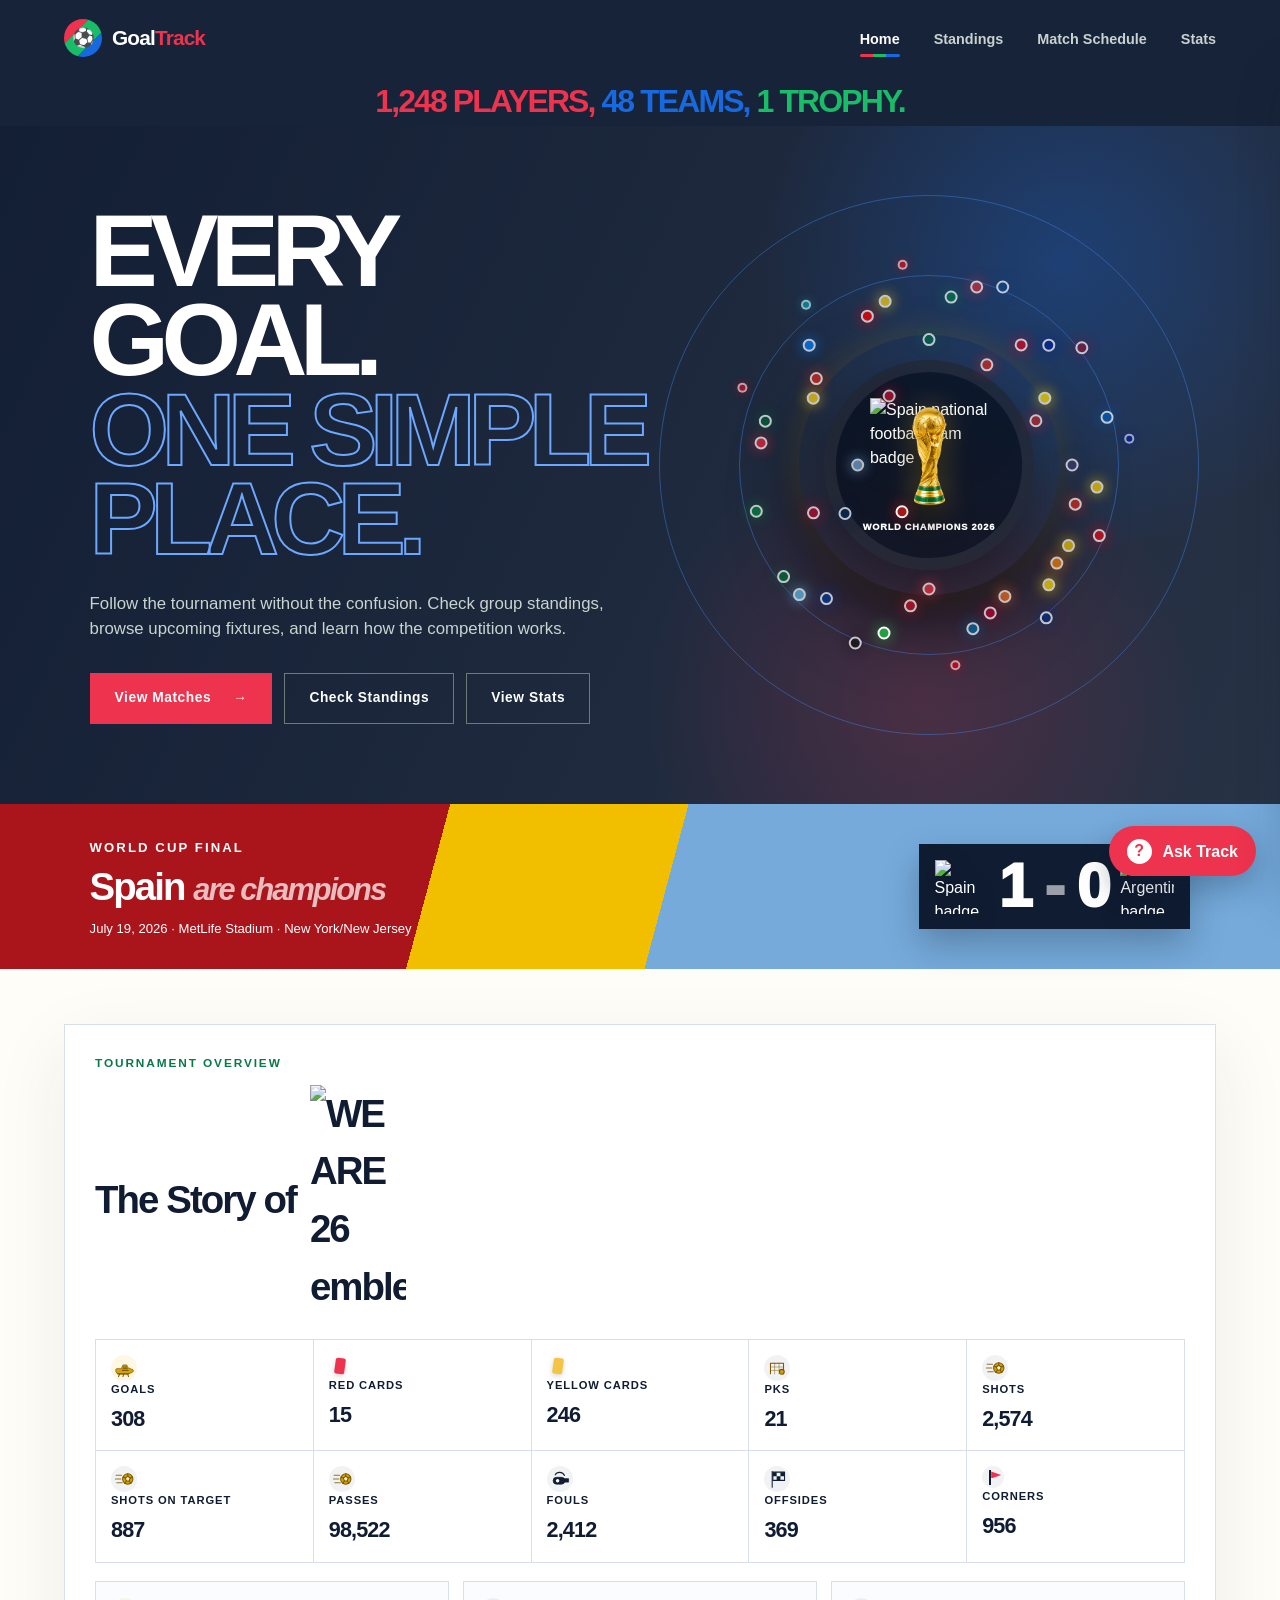
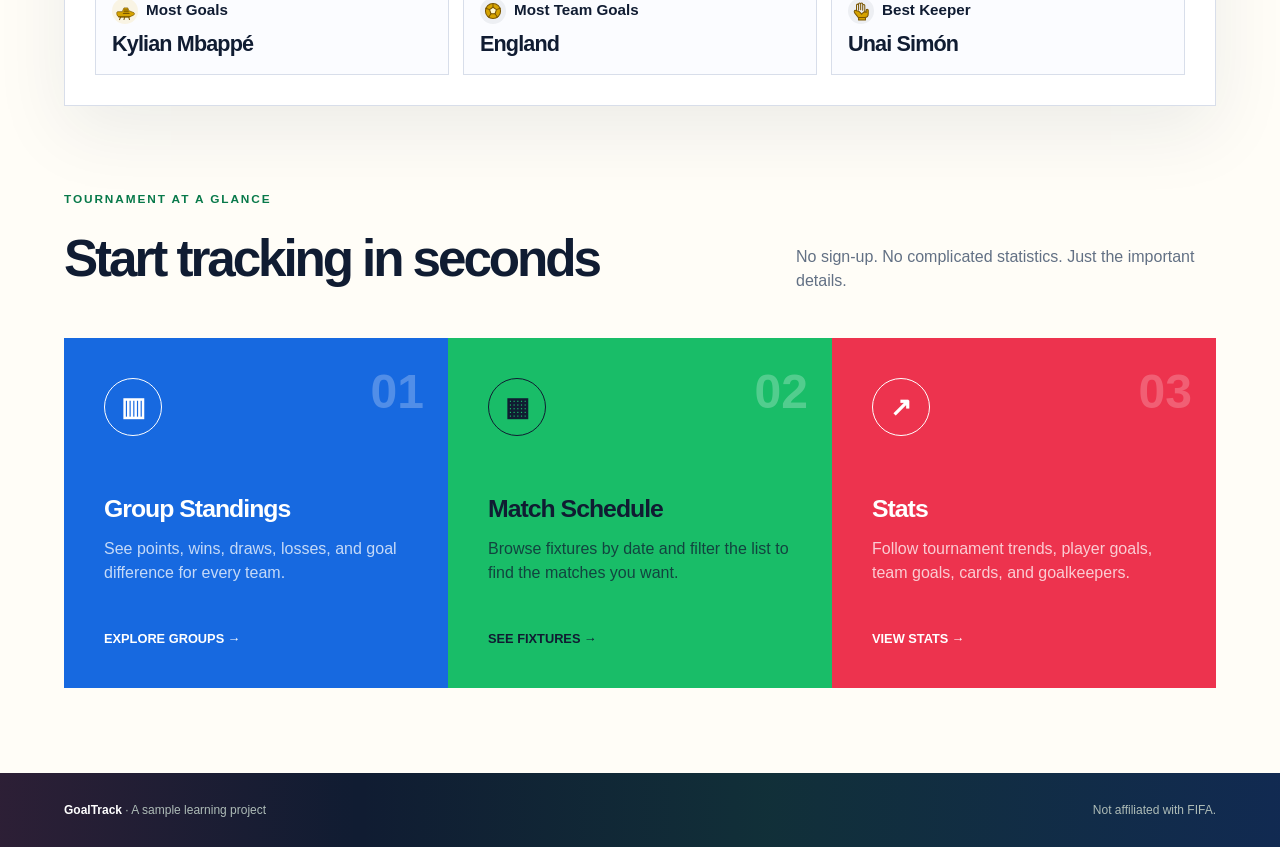
==== commit 6105bebd: "Revert 2030 countdown" ====
--- a/outputs/index.html
+++ b/outputs/index.html
@@ -61,18 +61,23 @@
       </div>
     </section>
 
-    <!-- JavaScript fills in the countdown to the 2030 tournament. -->
-    <section class="countdown-section" aria-labelledby="countdown-title">
+    <!-- JavaScript fills in the countdown to the tournament final. -->
+    <section class="countdown-section final-result-section" aria-labelledby="countdown-title">
       <div>
-        <p class="section-kicker">NEXT WORLD CUP COUNTDOWN</p>
-        <h2 id="countdown-title">Countdown to <span>June 8, 2030</span></h2>
-        <p>Counting down to the next World Cup kickoff.</p>
+        <p class="section-kicker">WORLD CUP FINAL</p>
+        <h2 id="countdown-title">Spain <span>are champions</span></h2>
+        <p>July 19, 2026 · MetLife Stadium · New York/New Jersey</p>
       </div>
-      <div class="countdown-grid" aria-label="Countdown to June 8, 2030">
-        <article><strong id="days">00</strong><span>Days</span></article>
-        <article><strong id="hours">00</strong><span>Hours</span></article>
-        <article><strong id="minutes">00</strong><span>Minutes</span></article>
-        <article><strong id="seconds">00</strong><span>Seconds</span></article>
+      <div class="final-score-strip" aria-label="World Cup final score: Spain 1, Argentina 0">
+        <div class="final-score-team">
+          <img src="https://upload.wikimedia.org/wikipedia/en/thumb/3/39/Spain_national_football_team_crest.svg/960px-Spain_national_football_team_crest.svg.png" alt="Spain badge">
+          <strong>1</strong>
+        </div>
+        <span class="final-score-divider">-</span>
+        <div class="final-score-team">
+          <strong>0</strong>
+          <img src="https://upload.wikimedia.org/wikipedia/en/thumb/c/c1/Argentina_national_football_team_logo.svg/960px-Argentina_national_football_team_logo.svg.png" alt="Argentina badge">
+        </div>
       </div>
     </section>
 
